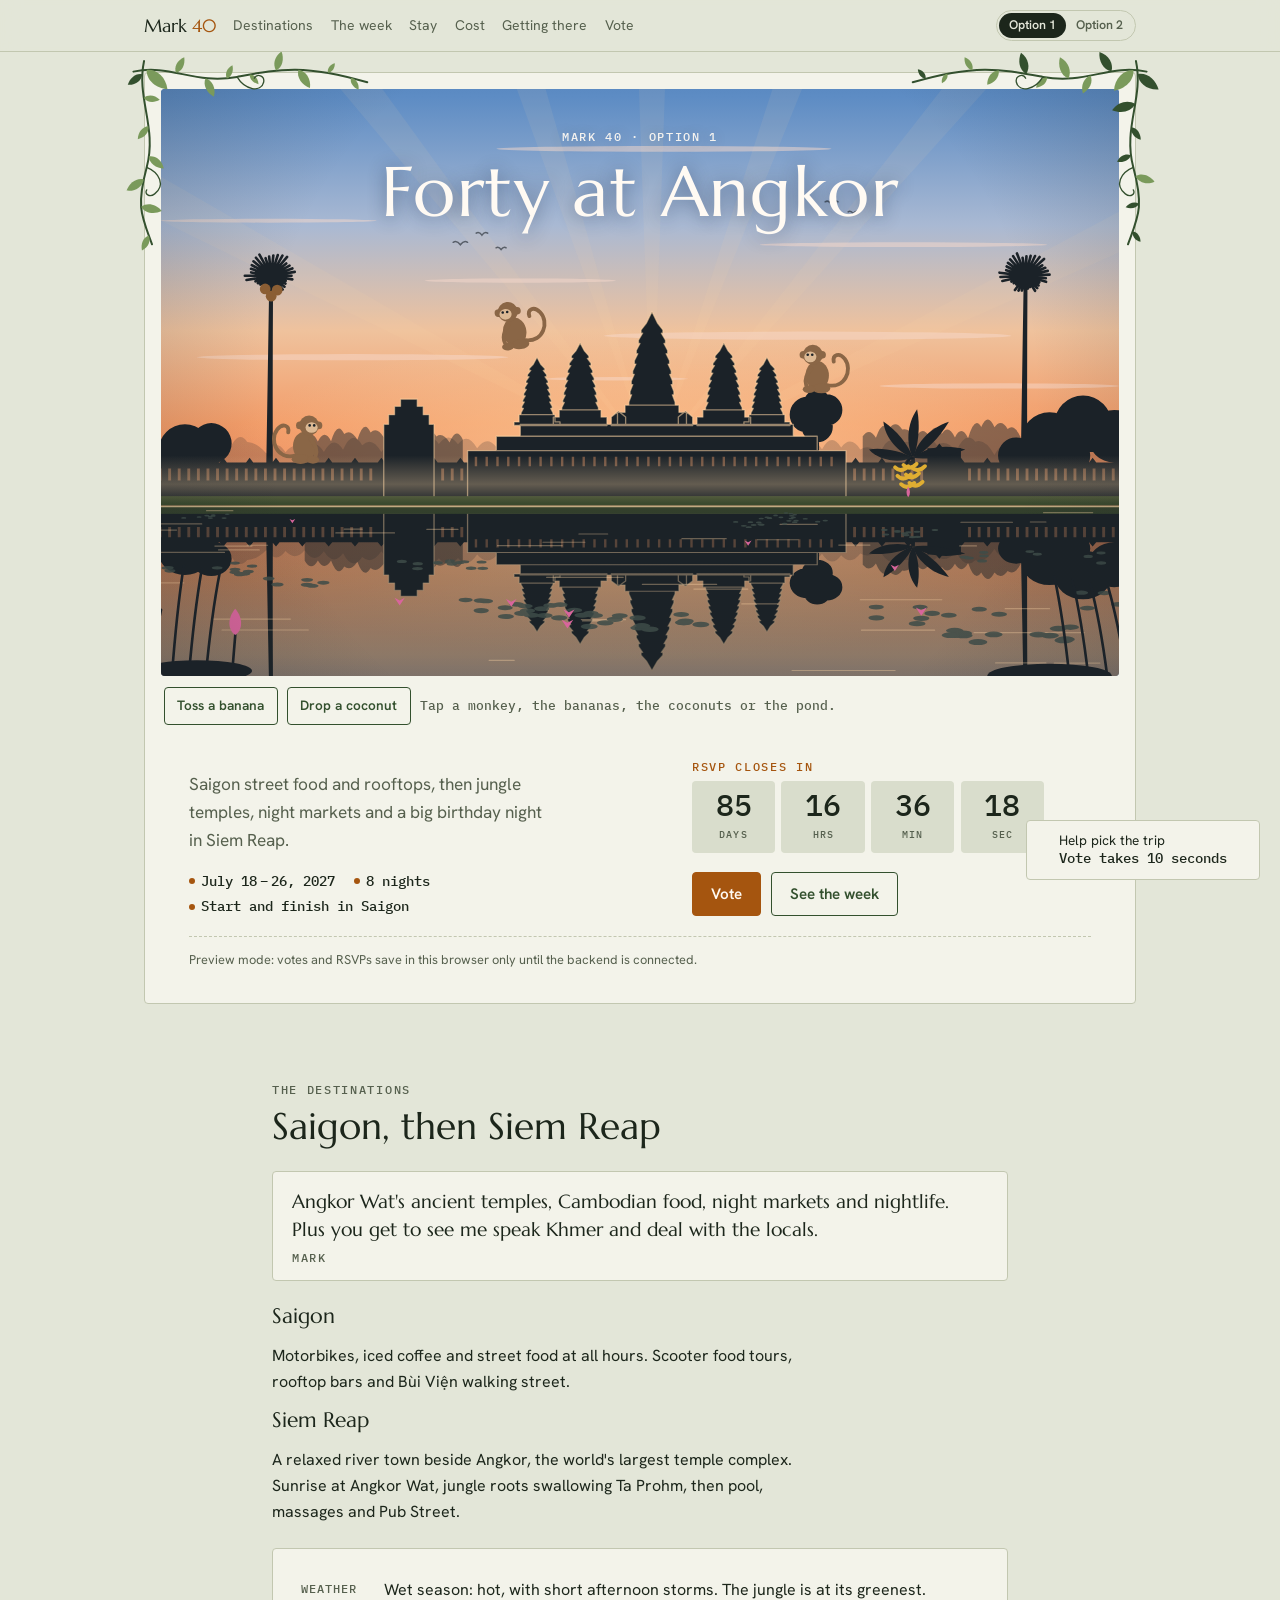
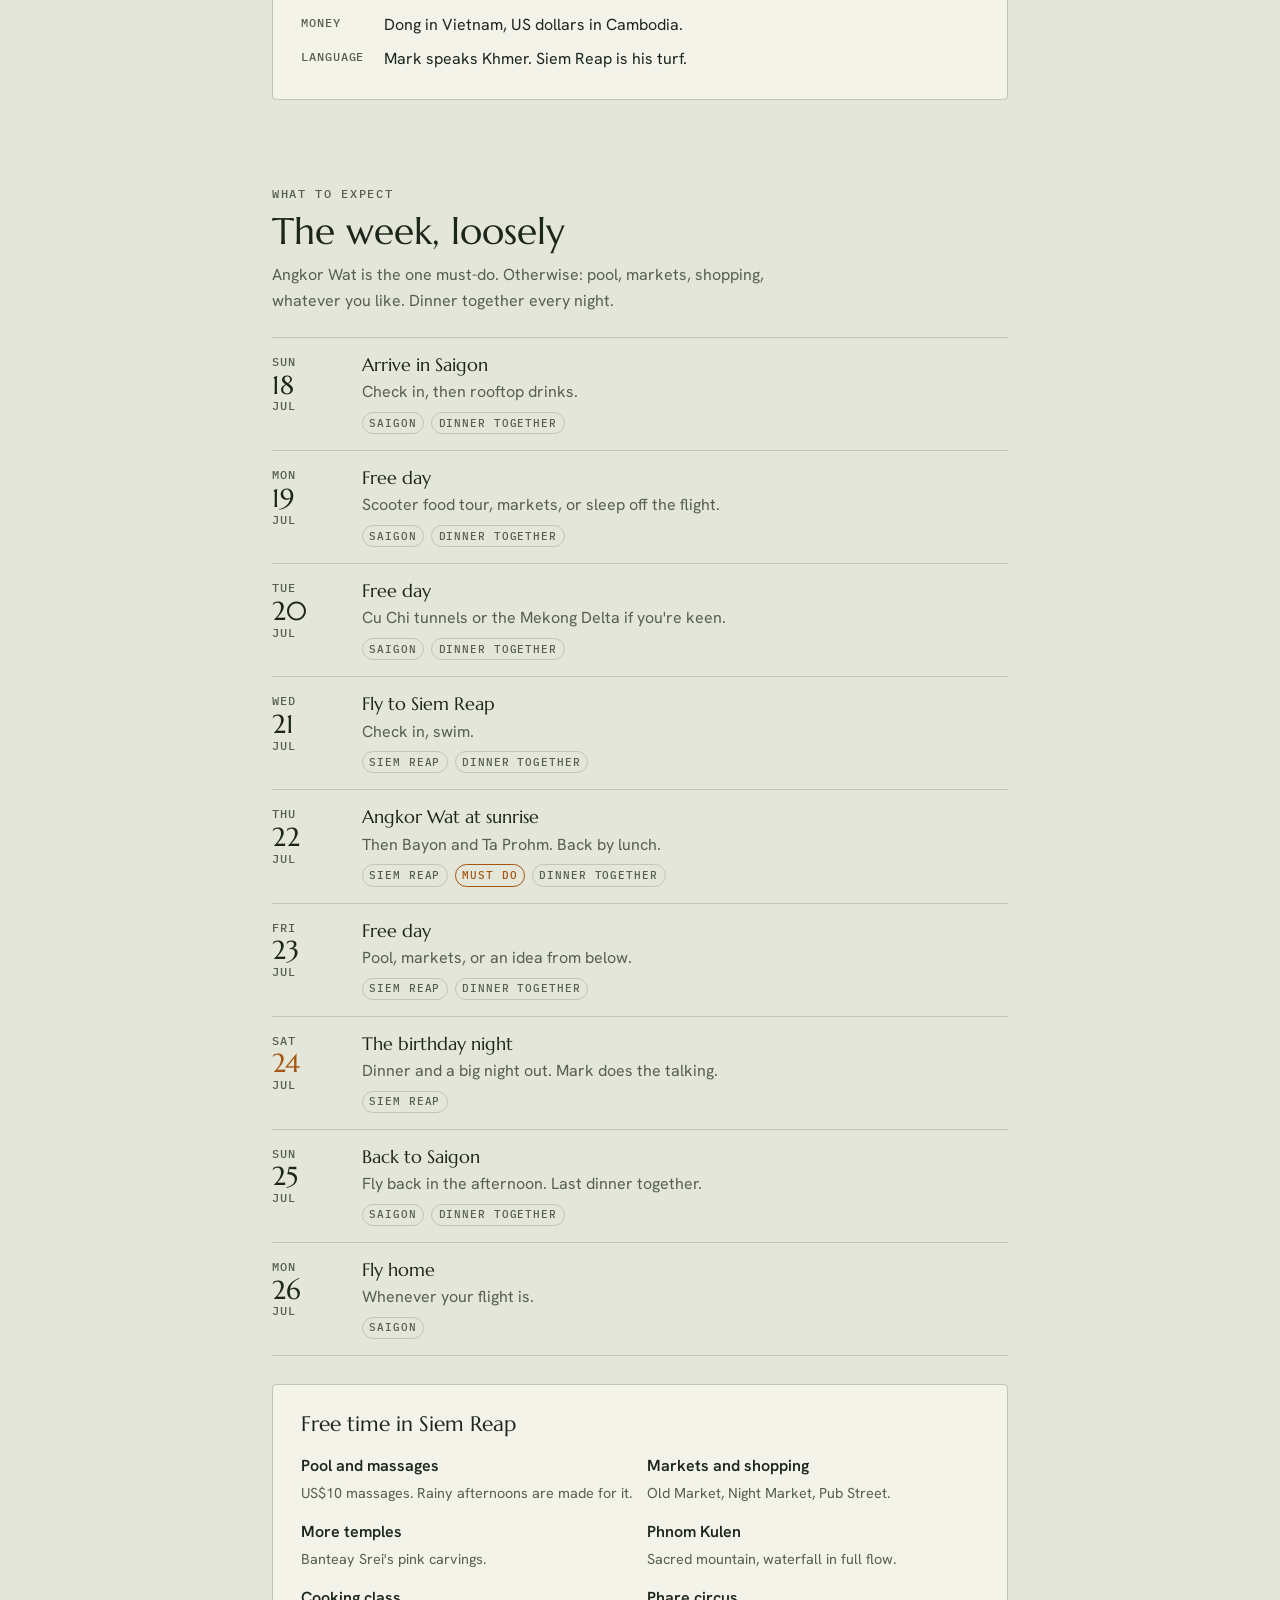
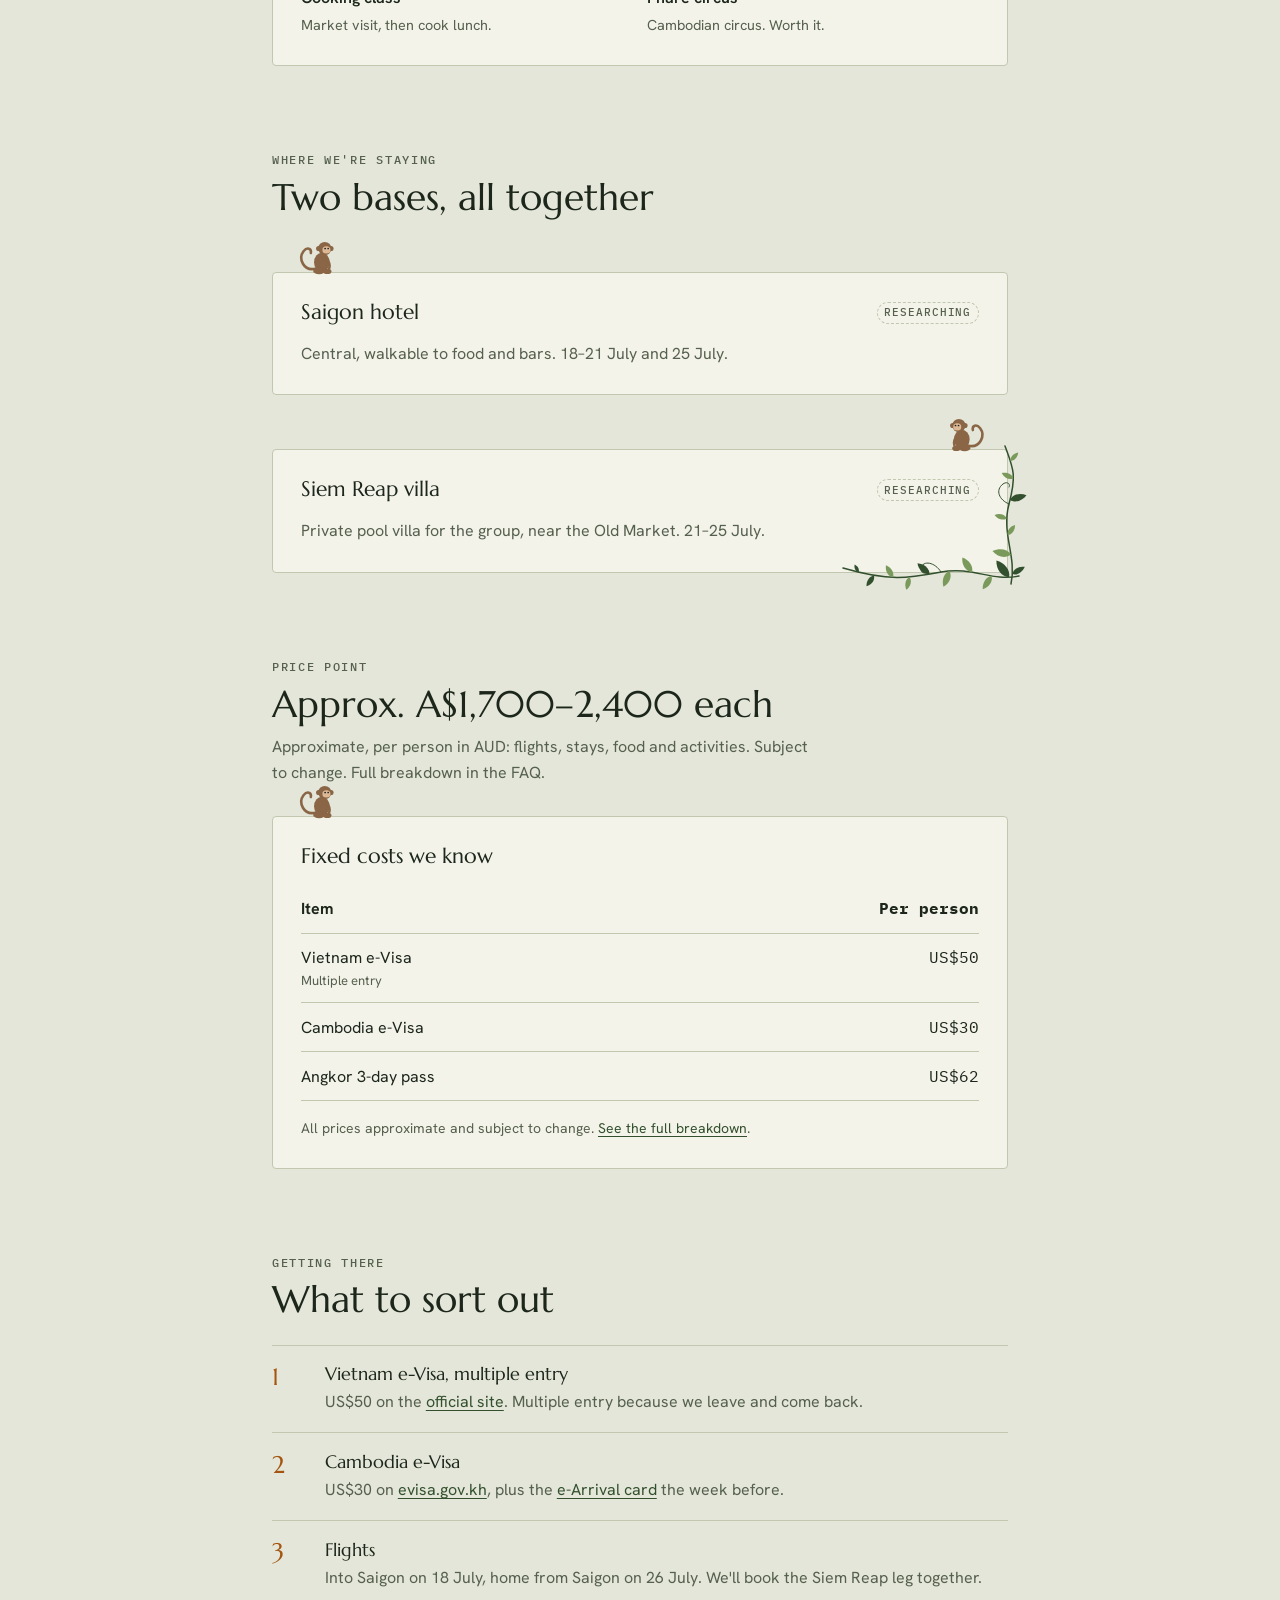
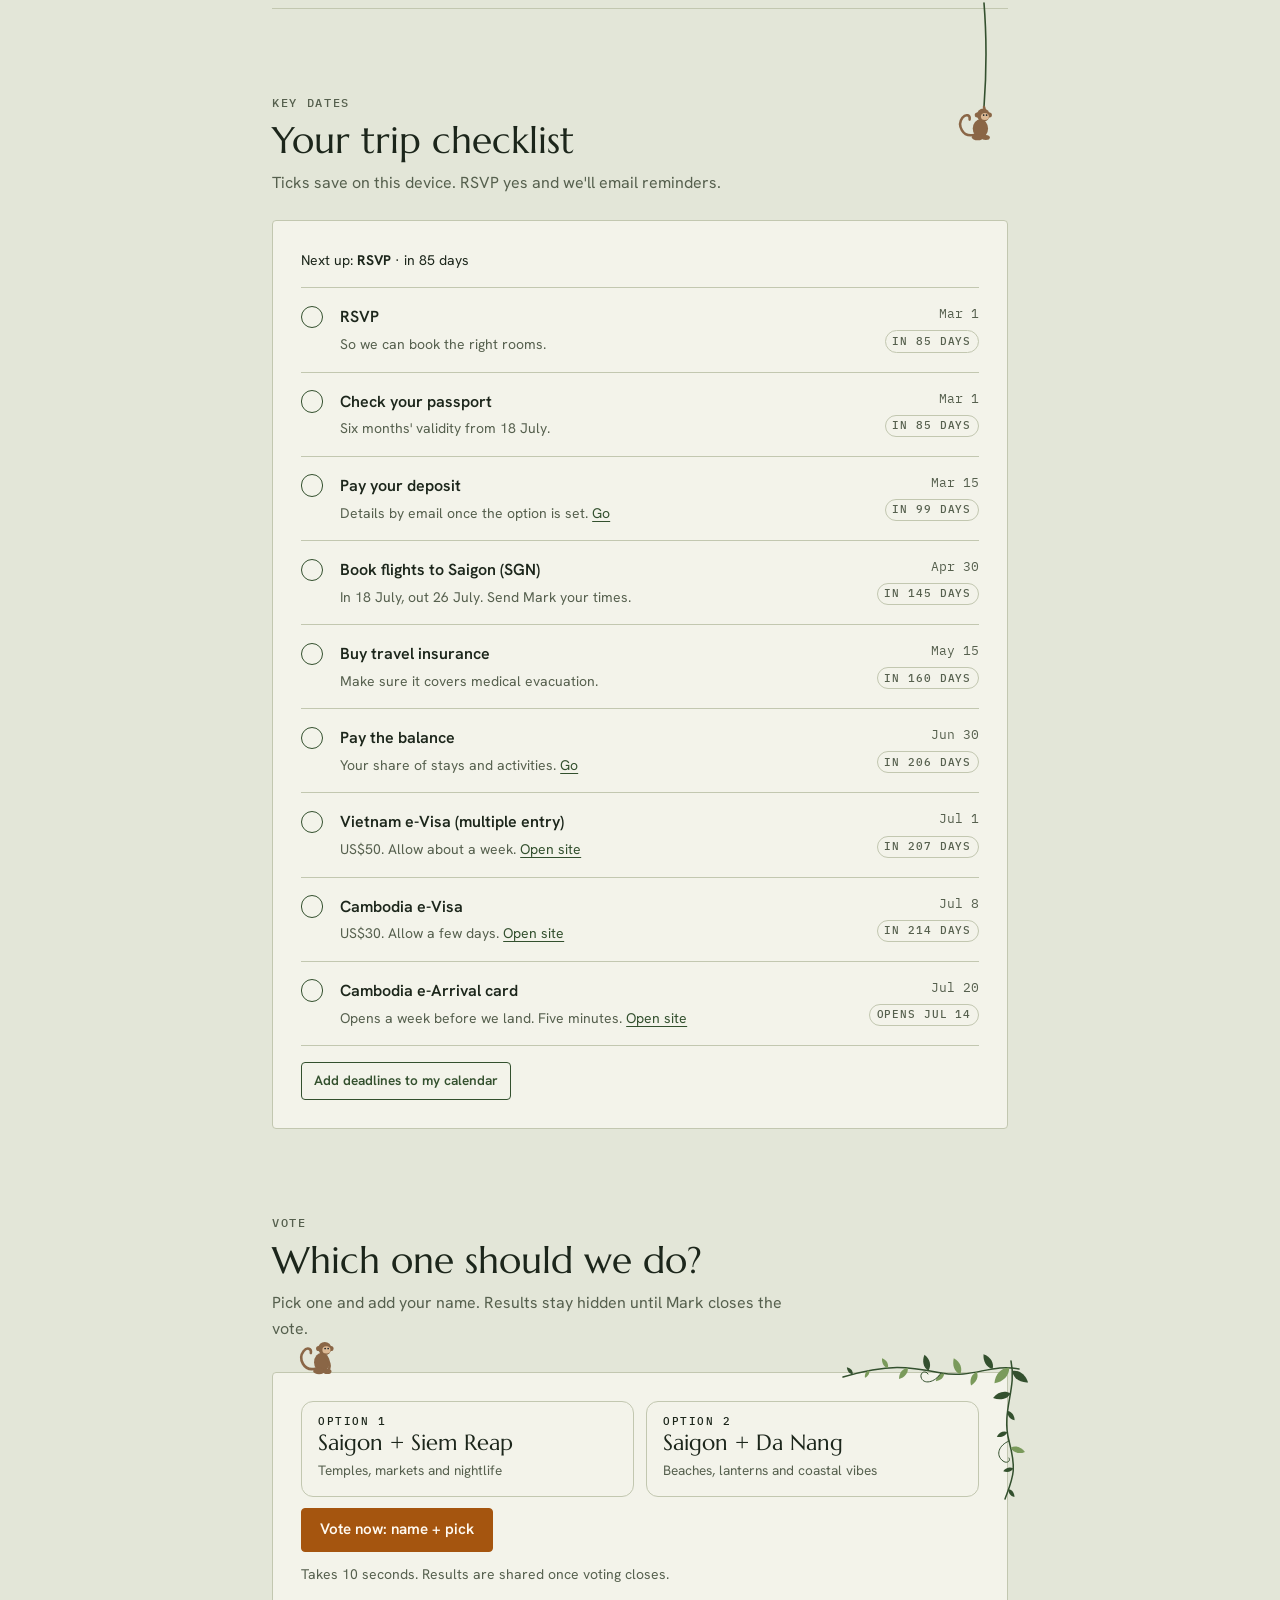
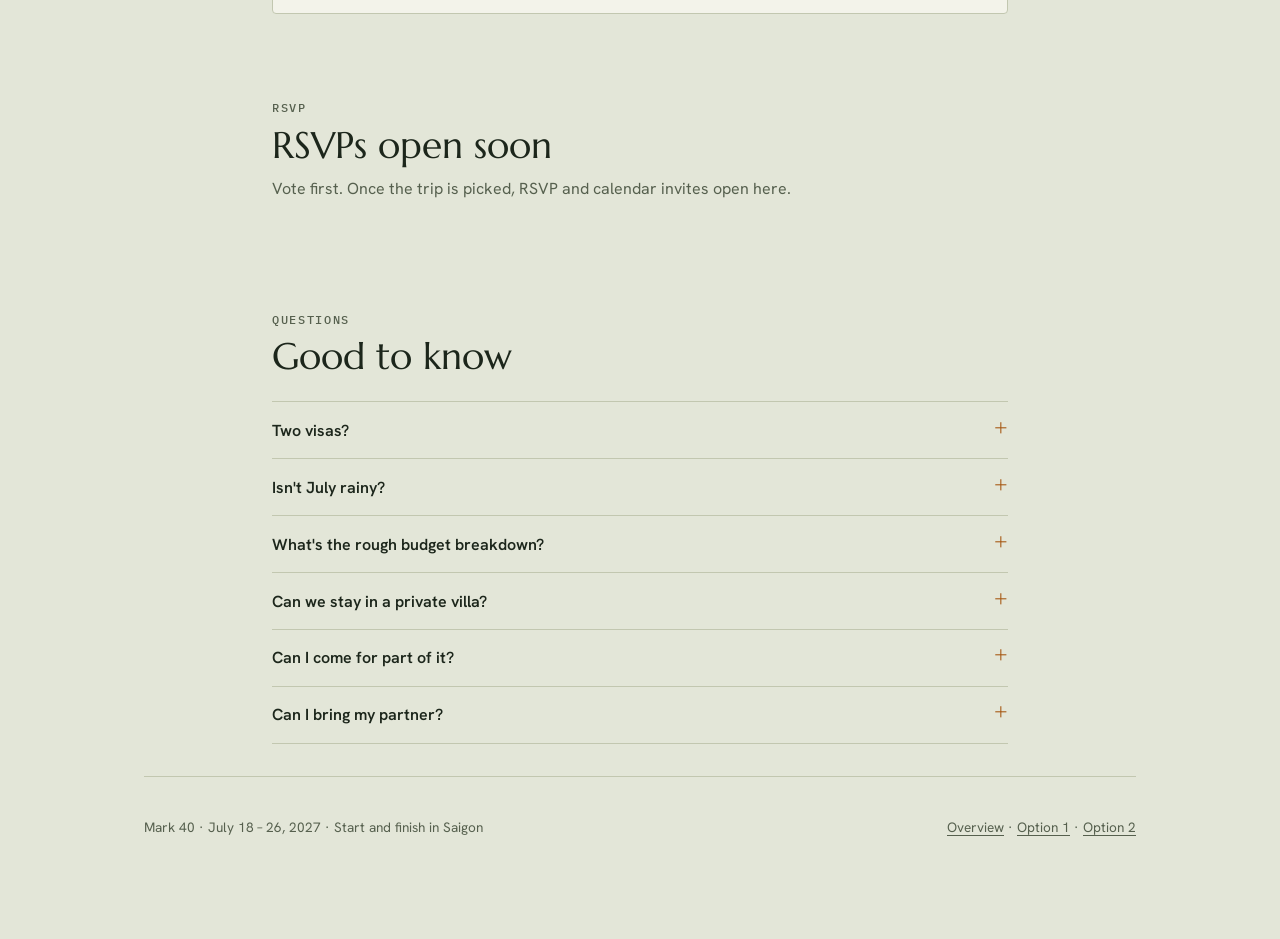
==== angkor.html @ a06ebdbd "Mark 40 site: cover, two option pages, Google Form vote Co-Authored-By: Claude Opus 5.5 <noreply@ant" ====
<!doctype html>
<html lang="en">
<head>
<meta charset="utf-8">
<meta name="viewport" content="width=device-width, initial-scale=1, viewport-fit=cover">
<title>Forty at Angkor</title>
<meta name="description" content="Mark 40, option 1: Saigon + Siem Reap, 18–26 July 2027.">
<meta name="theme-color" content="#33502e">
<link rel="preconnect" href="https://fonts.googleapis.com">
<link rel="preconnect" href="https://fonts.gstatic.com" crossorigin>
<link rel="stylesheet" href="https://fonts.googleapis.com/css2?family=Marcellus&family=Hanken+Grotesk:wght@400;500;600;700&family=IBM+Plex+Mono:wght@400;500&display=swap">
<link rel="stylesheet" href="assets/mark40.css">
</head>
<body>

<header class="top">
  <div class="top-inner">
    <a class="brand" href="./">Mark <b>40</b></a>
    <nav class="nav" aria-label="Sections">
      <a href="#destination">Destinations</a>
      <a href="#expect">The week</a>
      <a href="#stay">Stay</a>
      <a href="#cost">Cost</a>
      <a href="#getting-there">Getting there</a>
      <a href="#vote">Vote</a>
    </nav>
    <div class="switch" aria-label="Options"><a href="angkor.html" aria-current="page">Option 1</a><a href="danang.html">Option 2</a></div>
    <a class="btn primary small" href="#rsvp">RSVP</a>
  </div>
</header>

<div class="wide" id="top">
  <div class="hero" data-vine="tl tr" data-vine-size="big">
    <div class="stage">
      <svg id="scene" class="scene" viewBox="0 -10 800 490" role="img" aria-label="Angkor Wat silhouetted at dawn, reflected in a lily pond between two sugar palms. Monkeys swing from the palms and sit on the temple towers. Tap them, the bananas, the coconuts or the pond."></svg>
      <div class="sky-title"><p class="eyebrow">Mark 40 · Option 1</p><h1>Forty at Angkor</h1></div>
    </div>
    <div class="play">
      <button class="btn small" type="button" id="toss">Toss a banana</button>
      <button class="btn small" type="button" id="drop">Drop a coconut</button>
      <span class="score" id="score" aria-live="polite"></span>
    </div>
    <div class="hero-grid">
      <div>
        <p class="lede">Saigon street food and rooftops, then jungle temples, night markets and a big birthday night in Siem Reap.</p>
        <div class="facts" id="hero-facts"></div>
      </div>
      <div>
        <div class="countdown">
          <p class="eyebrow" id="cd-label">RSVP closes in</p>
          <div class="cd-nums" id="cd">
            <div><b id="cd-d">--</b><small>days</small></div>
            <div><b id="cd-h">--</b><small>hrs</small></div>
            <div><b id="cd-m">--</b><small>min</small></div>
            <div><b id="cd-s">--</b><small>sec</small></div>
          </div>
        </div>
        <div class="row cta">
          <a class="btn primary" href="#vote" id="hero-cta">Vote</a>
          <a class="btn" href="#expect">See the week</a>
        </div>
      </div>
    </div>
    <p class="demo-note" hidden>Preview mode: votes and RSVPs save in this browser only until the backend is connected.</p>
  </div>
</div>

<main>

  <section id="admin" class="wrap" hidden>
    <div class="sec-head"><p class="eyebrow">Host view</p><h2>Guest list and votes</h2></div>
    <div class="panel stack">
      <form id="admin-form" class="row" style="gap:.6rem">
        <div class="field" style="flex:1 1 14rem"><label for="admin-key">Admin key</label><input id="admin-key" type="password" autocomplete="current-password" placeholder="From Code.gs"></div>
        <button class="btn primary" type="submit" style="align-self:end">Load RSVPs</button>
      </form>
      <div id="admin-out" class="stack"></div>
    </div>
  </section>

  <section id="destination" class="wrap">
    <div class="sec-head">
      <p class="eyebrow">The destinations</p>
      <h2>Saigon, then Siem Reap</h2>
    </div>
    <figure class="quote"><p>Angkor Wat's ancient temples, Cambodian food, night markets and nightlife. Plus you get to see me speak Khmer and deal with the locals.</p><cite>Mark</cite></figure>
    <div class="prose" style="margin-top:1.5rem">
      <h3>Saigon</h3>
      <p>Motorbikes, iced coffee and street food at all hours. Scooter food tours, rooftop bars and Bùi Viện walking street.</p>
      <h3>Siem Reap</h3>
      <p>A relaxed river town beside Angkor, the world's largest temple complex. Sunrise at Angkor Wat, jungle roots swallowing Ta Prohm, then pool, massages and Pub Street.</p>
    </div>
    <div class="panel" style="margin-top:1.5rem">
      <dl class="kv">
        <dt>Weather</dt><dd>Wet season: hot, with short afternoon storms. The jungle is at its greenest.</dd>
        <dt>Money</dt><dd>Dong in Vietnam, US dollars in Cambodia.</dd>
        <dt>Language</dt><dd>Mark speaks Khmer. Siem Reap is his turf.</dd></dl>
    </div>
  </section>

  <section id="expect" class="wrap">
    <div class="sec-head">
      <p class="eyebrow">What to expect</p>
      <h2>The week, loosely</h2>
      <p>Angkor Wat is the one must-do. Otherwise: pool, markets, shopping, whatever you like. Dinner together every night.</p>
    </div>
    <div class="days" id="days"></div>
    <div class="panel stack" style="margin-top:1.75rem">
      <h3>Free time in Siem Reap</h3>
      <div class="ideas">
        <div><b>Pool and massages</b><span>US$10 massages. Rainy afternoons are made for it.</span></div>
        <div><b>Markets and shopping</b><span>Old Market, Night Market, Pub Street.</span></div>
        <div><b>More temples</b><span>Banteay Srei's pink carvings.</span></div>
        <div><b>Phnom Kulen</b><span>Sacred mountain, waterfall in full flow.</span></div>
        <div><b>Cooking class</b><span>Market visit, then cook lunch.</span></div>
        <div><b>Phare circus</b><span>Cambodian circus. Worth it.</span></div></div>
    </div>
  </section>

  <section id="stay" class="wrap">
    <div class="sec-head">
      <p class="eyebrow">Where we're staying</p>
      <h2>Two bases, all together</h2>
    </div>
    <div class="stay-grid">
      <div class="panel stack" data-monkey="l">
        <div class="row" style="justify-content:space-between"><h3>Saigon hotel</h3><span class="chip draft">Researching</span></div>
        <p class="muted">Central, walkable to food and bars. 18–21 July and 25 July.</p>
      </div>
      <div class="panel stack" data-vine="br" data-monkey="r">
        <div class="row" style="justify-content:space-between"><h3>Siem Reap villa</h3><span class="chip draft">Researching</span></div>
        <p class="muted">Private pool villa for the group, near the Old Market. 21–25 July.</p>
      </div>
    </div>
  </section>

  <section id="cost" class="wrap">
    <div class="sec-head">
      <p class="eyebrow">Price point</p>
      <h2>Approx. <span data-budget="angkor">A$1,700–2,400</span> each</h2>
      <p>Approximate, per person in AUD: flights, stays, food and activities. Subject to change. Full breakdown in the FAQ.</p>
    </div>
    <div class="panel stack" data-monkey="l">
      <h3>Fixed costs we know</h3>
      <div class="table-wrap">
        <table class="cost" id="cost-table">
          <thead><tr><th>Item</th><th>Per person</th></tr></thead>
          <tbody></tbody>
        </table>
      </div>
      <p class="small muted">All prices approximate and subject to change. <a href="#faq">See the full breakdown</a>.</p>
    </div>
  </section>

  <section id="getting-there" class="wrap">
    <div class="sec-head">
      <p class="eyebrow">Getting there</p>
      <h2>What to sort out</h2>
    </div>
    <ol class="steps">
      <li><div><h3>Vietnam e-Visa, multiple entry</h3><p class="muted">US$50 on the <a href="https://evisa.xuatnhapcanh.gov.vn/" target="_blank" rel="noopener">official site</a>. Multiple entry because we leave and come back.</p></div></li>
      <li><div><h3>Cambodia e-Visa</h3><p class="muted">US$30 on <a href="https://www.evisa.gov.kh/" target="_blank" rel="noopener">evisa.gov.kh</a>, plus the <a href="https://arrival.gov.kh/" target="_blank" rel="noopener">e-Arrival card</a> the week before.</p></div></li>
      <li><div><h3>Flights</h3><p class="muted">Into Saigon on 18 July, home from Saigon on 26 July. We'll book the Siem Reap leg together.</p></div></li></ol>
  </section>

  <section id="dates" class="wrap">
    <div class="sec-head has-swinger">
      <p class="eyebrow">Key dates</p>
      <h2>Your trip checklist</h2>
      <p>Ticks save on this device. RSVP yes and we'll email reminders.</p>
      <button class="swinger" type="button" id="swinger" aria-label="Swinging monkey"></button>
    </div>
    <div class="panel stack">
      <p class="small" id="next-up">Next up: —</p>
      <ul class="timeline" id="timeline"></ul>
      <div class="row"><button class="btn small" type="button" id="add-deadlines">Add deadlines to my calendar</button></div>
    </div>
  </section>

  <section id="vote" class="wrap">
    <div class="sec-head">
      <p class="eyebrow">Vote</p>
      <h2 id="vote-title">Which one should we do?</h2>
      <p id="vote-sub">Pick one. Vote soon so we can book. Results stay hidden until the vote closes.</p>
    </div>
    <div class="panel" id="vote-panel" data-vine="tr" data-monkey="l">
      <form id="vote-form" novalidate>
        <div class="field">
          <label for="v-name">Your name</label>
          <input id="v-name" name="vname" type="text" autocomplete="name" maxlength="60">
        </div>
        <fieldset>
          <span class="legend">Your pick</span>
          <div class="vote-opts" id="vote-opts"></div>
        </fieldset>
        <div class="hp" aria-hidden="true"><label for="v-website">Leave this empty</label><input id="v-website" name="website" type="text" tabindex="-1" autocomplete="off"></div>
        <div class="form-foot">
          <p class="err" id="vote-err" role="alert" hidden></p>
          <div class="row"><button class="btn primary" type="submit" id="vote-btn">Cast my vote</button></div>
        </div>
      </form>
      <div class="summary" id="vote-done" hidden></div>
      <div id="vote-results" hidden></div>
    </div>
  </section>

  <section id="rsvp" class="wrap">
    <div class="sec-head">
      <p class="eyebrow">RSVP</p>
      <h2 id="rsvp-title">Are you coming?</h2>
      <p id="rsvp-sub">By <b class="js-rsvpby">the deadline</b>. One per person. You can change it any time.</p>
    </div>
    <div class="panel" id="rsvp-panel" data-vine="tl br" data-monkey="r">
      <form id="rsvp-form" novalidate>
        <div class="field">
          <label for="f-name">Your name</label>
          <input id="f-name" name="name" type="text" autocomplete="name" required maxlength="80">
        </div>
        <div class="field">
          <label for="f-email">Email</label>
          <input id="f-email" name="email" type="email" autocomplete="email" inputmode="email" required maxlength="120">
          <span class="hint">For your invite and reminders.</span>
        </div>
        <fieldset>
          <span class="legend">Can you make it?</span>
          <div class="choice">
            <input type="radio" id="f-yes" name="attending" value="yes"><label for="f-yes"><strong>I'm in</strong><span>Count me in for the trip</span></label>
            <input type="radio" id="f-no" name="attending" value="no"><label for="f-no"><strong>Can't make it</strong><span>I'll be there in spirit</span></label>
          </div>
        </fieldset>
        <div id="yes-fields" class="stack" style="gap:1.35rem" hidden>
          <fieldset>
            <span class="legend">Your dates</span>
            <div class="dates">
              <div class="field"><label for="f-arrive" class="small">Arriving in Saigon</label><input id="f-arrive" name="arrive" type="date"></div>
              <div class="field"><label for="f-depart" class="small">Flying home</label><input id="f-depart" name="depart" type="date"></div>
            </div>
            <div class="row"><button type="button" class="btn link small" id="whole-week">I'm there the whole time</button><span class="hint" id="nights-note"></span></div>
          </fieldset>
          <fieldset>
            <span class="legend">Dietary needs and allergies</span>
            <div class="pills" id="diet"></div>
          </fieldset>
          <div class="field">
            <label for="f-allergy">Allergy details</label>
            <textarea id="f-allergy" name="dietaryNotes" maxlength="500" placeholder="How serious? Do you carry an EpiPen?"></textarea>
            <span class="hint">Fish sauce, peanuts and shrimp paste are everywhere here, so be specific.</span>
          </div>
          <div class="field">
            <label for="f-phone">WhatsApp number <span class="muted" style="font-weight:400">(optional)</span></label>
            <input id="f-phone" name="phone" type="tel" autocomplete="tel" maxlength="30" placeholder="+61 …">
            <span class="hint">For the trip group chat.</span>
          </div>
        </div>
        <div class="field">
          <label for="f-notes">Anything else? <span class="muted" style="font-weight:400">(optional)</span></label>
          <textarea id="f-notes" name="notes" maxlength="500" placeholder="Flight times, who you'd like to room with, questions…"></textarea>
        </div>
        <div class="hp" aria-hidden="true"><label for="f-website">Leave this empty</label><input id="f-website" name="website" type="text" tabindex="-1" autocomplete="off"></div>
        <div class="form-foot">
          <p class="err" id="form-err" role="alert" hidden></p>
          <div class="row">
            <button class="btn primary" type="submit" id="submit">Send RSVP</button>
            <button class="btn" type="button" id="cancel-edit" hidden>Cancel</button>
          </div>
          <p class="small muted" id="find-wrap">Already replied on another device? <button type="button" class="btn link small" id="find-btn">Email me my edit link</button></p>
        </div>
      </form>
      <div class="summary" id="rsvp-summary" hidden></div>
    </div>
  </section>

  <section id="faq" class="wrap">
    <div class="sec-head"><p class="eyebrow">Questions</p><h2>Good to know</h2></div>
    <div>
      <details><summary>Two visas?</summary><p>Yes: Vietnam (multiple entry) and Cambodia. Both online.</p></details>
      <details><summary>Isn't July rainy?</summary><p>Short afternoon storms. Temple mornings are usually dry.</p></details>
      <details><summary>What's the rough budget breakdown?</summary><div class="btable"></div><p class="bnote">Approximate, per person, flying from Melbourne. Subject to change once flights and stays are booked.</p></details>
      <details><summary>Can we stay in a private villa?</summary><p>Yes, a private villa with a pool is an option in both Siem Reap and Da Nang. Great for a group, and you can share the cost. Rough nightly rates per villa, in AUD:</p><table class="btab"><thead><tr><th>Villa</th><th class="o1">Siem Reap</th><th class="o2">Da Nang</th></tr></thead><tbody><tr><th scope="row">2–3 bedrooms</th><td>A$100–250</td><td>A$180–400</td></tr><tr><th scope="row">4 bedrooms</th><td>A$150–350</td><td>A$250–500</td></tr><tr><th scope="row">5–6 bedrooms</th><td>A$250–500+</td><td>A$350–700+</td></tr></tbody></table><p class="bnote">Approximate and subject to change. The villa rate is per night for the whole villa, not per person. Villa costs aren't set yet, so the budget above is a guide only.</p></details>
      <details><summary>Can I come for part of it?</summary><p>Yes. Set your own dates when you RSVP.</p></details>
      <details><summary>Can I bring my partner?</summary><p>Yes. They vote and RSVP for themselves.</p></details>
    </div>
  </section>
</main>

<footer>
  <span>Mark 40 · <span class="js-range">July 2027</span> · Start and finish in Saigon</span>
  <span><a href="./">Overview</a> · <a href="angkor.html">Option 1</a> · <a href="danang.html">Option 2</a></span>
</footer>

<div class="bar" id="bar">
  <p><span id="bar-label">RSVP by</span><b id="bar-when">—</b></p>
  <a class="btn primary small" href="#rsvp" id="bar-btn">RSVP</a>
</div>
<div class="toast" id="toast" role="status" aria-live="polite"></div>

<script src="assets/config.js"></script>
<script>
/* Page settings. Shared settings (dates, backend URL, budgets) live in assets/config.js. */
window.TRIP = {
  "page": "option",
  "option": "angkor",
  "milestones": [
    {
      "id": "rsvp",
      "title": "RSVP",
      "due": "2027-03-01",
      "detail": "So we can book the right rooms.",
      "href": "#rsvp"
    },
    {
      "id": "passport",
      "title": "Check your passport",
      "due": "2027-03-01",
      "detail": "Six months' validity from 18 July."
    },
    {
      "id": "deposit",
      "title": "Pay your deposit",
      "due": "2027-03-15",
      "detail": "Details by email once the option is set.",
      "href": "#cost"
    },
    {
      "id": "flights",
      "title": "Book flights to Saigon (SGN)",
      "due": "2027-04-30",
      "detail": "In 18 July, out 26 July. Send Mark your times."
    },
    {
      "id": "insurance",
      "title": "Buy travel insurance",
      "due": "2027-05-15",
      "detail": "Make sure it covers medical evacuation."
    },
    {
      "id": "balance",
      "title": "Pay the balance",
      "due": "2027-06-30",
      "detail": "Your share of stays and activities.",
      "href": "#cost"
    },
    {
      "id": "vnvisa",
      "title": "Vietnam e-Visa (multiple entry)",
      "due": "2027-07-01",
      "detail": "US$50. Allow about a week.",
      "href": "https://evisa.xuatnhapcanh.gov.vn/"
    },
    {
      "id": "khvisa",
      "title": "Cambodia e-Visa",
      "due": "2027-07-08",
      "detail": "US$30. Allow a few days.",
      "href": "https://www.evisa.gov.kh/"
    },
    {
      "id": "earrival",
      "title": "Cambodia e-Arrival card",
      "due": "2027-07-20",
      "opens": "2027-07-14",
      "detail": "Opens a week before we land. Five minutes.",
      "href": "https://arrival.gov.kh/"
    }
  ],
  "days": [
    {
      "title": "Arrive in Saigon",
      "text": "Check in, then rooftop drinks.",
      "where": "Saigon",
      "dinner": true
    },
    {
      "title": "Free day",
      "text": "Scooter food tour, markets, or sleep off the flight.",
      "where": "Saigon",
      "dinner": true
    },
    {
      "title": "Free day",
      "text": "Cu Chi tunnels or the Mekong Delta if you're keen.",
      "where": "Saigon",
      "dinner": true
    },
    {
      "title": "Fly to Siem Reap",
      "text": "Check in, swim.",
      "where": "Siem Reap",
      "dinner": true
    },
    {
      "title": "Angkor Wat at sunrise",
      "text": "Then Bayon and Ta Prohm. Back by lunch.",
      "where": "Siem Reap",
      "tag": "Must do",
      "dinner": true
    },
    {
      "title": "Free day",
      "text": "Pool, markets, or an idea from below.",
      "where": "Siem Reap",
      "dinner": true
    },
    {
      "title": "The birthday night",
      "text": "Dinner and a big night out. Mark does the talking.",
      "where": "Siem Reap",
      "key": true
    },
    {
      "title": "Back to Saigon",
      "text": "Fly back in the afternoon. Last dinner together.",
      "where": "Saigon",
      "dinner": true
    },
    {
      "title": "Fly home",
      "text": "Whenever your flight is.",
      "where": "Saigon"
    }
  ],
  "fixed": [
    {
      "item": "Vietnam e-Visa",
      "note": "Multiple entry",
      "amount": "US$50"
    },
    {
      "item": "Cambodia e-Visa",
      "note": "",
      "amount": "US$30"
    },
    {
      "item": "Angkor 3-day pass",
      "note": "",
      "amount": "US$62"
    }
  ]
};
</script>
<script src="assets/scene-angkor.js"></script>
<script src="assets/mark40.js"></script>
</body>
</html>
---- assets/mark40.css ----
/* Mark 40 — shared styles for the cover and both option pages.
   Layout: an interactive dawn scene (option pages) or a cover with a route map, then one reading column of carved-stone panels on lichen stone. Vines creep from panel corners, fields sprout as they fill, monkeys sit on the panels. */
:root{
  --bg:#e3e6d8; --surface:#f3f3ea; --sunk:#d9ddcc; --ink:#1c261b; --muted:#56604e; --line:#c2c7b0;
  --moss:#33502e; --leaf:#7a9a5b; --saffron:#a5550f; --on-saffron:#fffaf2;
  --sky0:#2c5a97; --sky1:#5d8cc4; --sky2:#a9b9d3; --sky3:#efc29d; --sky4:#f39d69; --sky5:#ea7f52; --glow:#ffd8a6;
  --sil:#1b2228; --grass:#3b4a2e; --pad:#3e4c48; --lotus:#d8659c; --cloud:#f7d9cc; --halo:#fff4e8; --on-sky:#fffaf3;
  --fur:#8a6646; --face:#dcb994; --nut:#8b5e34; --banana:#e0ae32;
  --teal:#1f6f73; --on-teal:#f4fbfa;
  --sea0:#e99a76; --sea1:#3e7d88; --sand:#d9b38c; --sand2:#b98f69; --rock:#2a3238; --haze:#8a7f96; --foam:#fff4e6; --sun:#fff1d6; --hat:#e2c58a;
  --l1:#c8362e; --l2:#e08a1e; --l3:#e9b43a; --l4:#d8659c;
  --ok:#3d7537; --warn:#9a5a12; --bad:#a23b2b;
  --f-display:"Marcellus","Trajan Pro",Georgia,serif;
  --f-body:"Hanken Grotesk",system-ui,-apple-system,"Segoe UI",Roboto,sans-serif;
  --f-mono:"IBM Plex Mono",ui-monospace,SFMono-Regular,Menlo,monospace;
  --gutter:clamp(16px,4.5vw,32px); --col:46rem; --wide:62rem; --r:4px;
}
@media (prefers-color-scheme: dark){ :root:not([data-theme="light"]){
  --bg:#0f150e; --surface:#172016; --sunk:#1f2a1d; --ink:#e5e8d9; --muted:#9aa38f; --line:#2c3829;
  --moss:#9cbe7d; --leaf:#5c7f43; --saffron:#e8953f; --on-saffron:#1b1206;
  --sky0:#060a17; --sky1:#101a33; --sky2:#272a48; --sky3:#563a52; --sky4:#9b5546; --sky5:#d2724a; --glow:#f0a060;
  --sil:#030509; --grass:#0c150f; --pad:#0f1916; --lotus:#b5578a; --cloud:#7a5668; --halo:#14182a;
  --fur:#a27e58; --face:#d8b791; --nut:#8a6440; --banana:#e8be4a;
  --teal:#6cc6bf; --on-teal:#06201f;
  --sea0:#8a4a40; --sea1:#0d2730; --sand:#3a2f2a; --sand2:#251e1b; --rock:#0b0f14; --haze:#2a2640; --foam:#c9a99a; --sun:#f3e7c4; --hat:#a68b5b;
  --l1:#e2483c; --l2:#f39a2c; --l3:#f6c84e; --l4:#ee7cb2;
  --ok:#7fbf6f; --warn:#e2a24e; --bad:#e2735f; color-scheme:dark }}
:root[data-theme="dark"]{
  --bg:#0f150e; --surface:#172016; --sunk:#1f2a1d; --ink:#e5e8d9; --muted:#9aa38f; --line:#2c3829;
  --moss:#9cbe7d; --leaf:#5c7f43; --saffron:#e8953f; --on-saffron:#1b1206;
  --sky0:#060a17; --sky1:#101a33; --sky2:#272a48; --sky3:#563a52; --sky4:#9b5546; --sky5:#d2724a; --glow:#f0a060;
  --sil:#030509; --grass:#0c150f; --pad:#0f1916; --lotus:#b5578a; --cloud:#7a5668; --halo:#14182a;
  --fur:#a27e58; --face:#d8b791; --nut:#8a6440; --banana:#e8be4a;
  --teal:#6cc6bf; --on-teal:#06201f;
  --sea0:#8a4a40; --sea1:#0d2730; --sand:#3a2f2a; --sand2:#251e1b; --rock:#0b0f14; --haze:#2a2640; --foam:#c9a99a; --sun:#f3e7c4; --hat:#a68b5b;
  --l1:#e2483c; --l2:#f39a2c; --l3:#f6c84e; --l4:#ee7cb2;
  --ok:#7fbf6f; --warn:#e2a24e; --bad:#e2735f; color-scheme:dark }

*,*::before,*::after{box-sizing:border-box}
[hidden]{display:none!important}
html{scroll-behavior:smooth;-webkit-text-size-adjust:100%}
body{margin:0;background:var(--bg);color:var(--ink);font:400 1rem/1.6 var(--f-body);padding-inline:var(--gutter);padding-bottom:calc(84px + env(safe-area-inset-bottom,0px))}
img,svg{max-width:100%}
a{color:var(--moss);text-underline-offset:3px}
a:hover{color:var(--saffron)}
:focus-visible{outline:2px solid var(--saffron);outline-offset:2px}
h1,h2,h3{font-family:var(--f-display);font-weight:400;line-height:1.15;text-wrap:balance;margin:0}
h2{font-size:clamp(1.7rem,5vw,2.3rem)}
h3{font-size:1.3rem}
p{margin:0}
.wrap{max-width:var(--col);margin-inline:auto}
.wide{max-width:var(--wide);margin-inline:auto}
.eyebrow{font:500 .75rem/1 var(--f-mono);letter-spacing:.14em;text-transform:uppercase;color:var(--saffron)}
.muted{color:var(--muted)}
.small{font-size:.875rem}
.mono{font-family:var(--f-mono);font-variant-numeric:tabular-nums}
.stack{display:grid;gap:1rem}
.chip{display:inline-flex;align-items:center;gap:.35em;font:500 .7rem/1 var(--f-mono);letter-spacing:.08em;text-transform:uppercase;padding:.4em .6em;border:1px solid var(--line);border-radius:999px;color:var(--muted);white-space:nowrap}
.chip.draft{border-style:dashed}
.chip.ok{color:var(--ok);border-color:currentColor}
.chip.warn{color:var(--warn);border-color:currentColor}
.chip.bad{color:var(--bad);border-color:currentColor}

/* header */
.top{position:sticky;top:env(safe-area-inset-top,0px);z-index:20;margin-inline:calc(-1 * var(--gutter));padding:.6rem var(--gutter);background:color-mix(in srgb,var(--bg) 88%,transparent);backdrop-filter:blur(10px);-webkit-backdrop-filter:blur(10px);border-bottom:1px solid var(--line)}
.top-inner{max-width:var(--wide);margin-inline:auto;display:flex;align-items:center;gap:1rem}
.brand{font-family:var(--f-display);font-size:1.15rem;color:var(--ink);text-decoration:none;white-space:nowrap}
.brand b{font-weight:400;color:var(--saffron)}
.nav{display:flex;gap:1.1rem;overflow-x:auto;scrollbar-width:none;flex:1;min-width:0;mask-image:linear-gradient(90deg,#000 85%,transparent)}
.nav::-webkit-scrollbar{display:none}
.nav a{font-size:.875rem;color:var(--muted);text-decoration:none;white-space:nowrap;padding-block:.3rem}
.nav a:hover{color:var(--ink)}
@media (max-width:640px){.nav{display:none}.top-inner{justify-content:space-between}}

/* buttons */
.btn{appearance:none;display:inline-flex;align-items:center;justify-content:center;gap:.5em;font:600 .95rem/1 var(--f-body);padding:.85em 1.2em;border-radius:var(--r);border:1px solid var(--moss);background:transparent;color:var(--moss);cursor:pointer;text-decoration:none;min-height:44px}
.btn:hover{background:var(--sunk);color:var(--ink)}
.btn.primary{background:var(--saffron);border-color:var(--saffron);color:var(--on-saffron)}
.btn.primary:hover{filter:brightness(1.07);color:var(--on-saffron);background:var(--saffron)}
.btn.small{font-size:.85rem;padding:.6em .9em;min-height:38px}
.btn.link{border:0;padding:.3em 0;min-height:0;text-decoration:underline;font-weight:500}
.btn.link:hover{background:none;color:var(--saffron)}
.btn[disabled]{opacity:.55;cursor:progress}
.row{display:flex;flex-wrap:wrap;gap:.6rem;align-items:center}

/* hero + jungle stage */
.hero{position:relative;margin-top:1.25rem;padding:clamp(.6rem,2vw,1rem) clamp(.6rem,2vw,1rem) clamp(1.25rem,4vw,2rem);background:var(--surface);border:1px solid var(--line);border-radius:var(--r)}
.hero > .vine{z-index:3}
.stage{position:relative;border-radius:var(--r);overflow:hidden;background:var(--sky0)}
.sky-title{position:absolute;left:0;right:0;top:0;padding:clamp(1rem,4.5vw,2.6rem) 1rem 0;text-align:center;color:var(--on-sky);pointer-events:none;text-shadow:0 2px 18px rgba(14,28,56,.45)}
.sky-title .eyebrow{color:var(--on-sky);opacity:.92;margin-bottom:.55rem}
.sky-title h1{font-size:clamp(2.4rem,7.2vw,4.4rem);letter-spacing:.02em}
#scene{display:block;width:100%;height:auto;touch-action:manipulation;-webkit-tap-highlight-color:transparent;user-select:none;-webkit-user-select:none}
.play{display:flex;flex-wrap:wrap;gap:.5rem .6rem;align-items:center;padding:.7rem .2rem 0}
.play .score{font:500 .8rem/1.3 var(--f-mono);color:var(--muted);flex:1 1 12rem}
.hero-grid{display:grid;gap:1.5rem;position:relative;z-index:1;padding:clamp(1.25rem,4vw,2.25rem) clamp(.5rem,3vw,1.75rem) 0}
@media (min-width:860px){.hero-grid{grid-template-columns:1.2fr 1fr;align-items:end}}
.hero .lede{font-size:1.08rem;max-width:36ch;color:var(--muted)}
.facts{display:flex;flex-wrap:wrap;gap:.4rem 1.2rem;margin-top:1.1rem;font:500 .85rem/1.4 var(--f-mono);color:var(--ink)}
.facts span{display:inline-flex;gap:.45em;align-items:center}
.facts span::before{content:"";width:6px;height:6px;border-radius:50%;background:var(--saffron)}
.countdown{display:grid;gap:.5rem}
.cd-nums{display:flex;gap:.4rem}
.cd-nums div{flex:1;min-width:0;max-width:5.2rem;background:var(--sunk);border-radius:var(--r);padding:.55rem .3rem .45rem;text-align:center}
.cd-nums b{display:block;font:500 clamp(1.4rem,6vw,1.9rem)/1 var(--f-mono);font-variant-numeric:tabular-nums}
.cd-nums small{font:500 .65rem/1 var(--f-mono);letter-spacing:.1em;text-transform:uppercase;color:var(--muted)}
.hero .cta{margin-top:1.2rem}
.demo-note{margin:1.25rem clamp(.5rem,3vw,1.75rem) 0;font-size:.8rem;color:var(--muted);border-top:1px dashed var(--line);padding-top:.8rem}

/* scene art */
.scene .s0{stop-color:var(--sky0)} .scene .s1{stop-color:var(--sky1)} .scene .s2{stop-color:var(--sky2)}
.scene .s3{stop-color:var(--sky3)} .scene .s4{stop-color:var(--sky4)} .scene .s5{stop-color:var(--sky5)}
.scene .gl0{stop-color:var(--glow);stop-opacity:.75} .scene .gl1{stop-color:var(--glow);stop-opacity:0}
.scene .sil{fill:var(--sil)}
.scene .frond{fill:none;stroke:var(--sil);stroke-width:2.2;stroke-linecap:round}
.scene .grass{fill:var(--grass)}
.scene .tint{fill:var(--sil);opacity:.24}
.scene .ripples{fill:none;stroke:var(--glow);stroke-opacity:.35;stroke-width:1;stroke-linecap:round}
.scene .lily{fill:var(--pad);opacity:.85}
.scene .lotus{fill:var(--lotus)}
.scene .clouds{fill:var(--cloud);opacity:.5;animation:drift 50s ease-in-out infinite alternate}
@keyframes drift{from{transform:translateX(-20px)}to{transform:translateX(20px)}}
.scene .hvine{fill:none;stroke:var(--sil);stroke-width:1.4;stroke-linecap:round}
.scene .bn{fill:none;stroke:var(--banana);stroke-width:3.2;stroke-linecap:round}
.scene .bud{fill:var(--lotus)}
.scene .nut{fill:var(--nut)}
.scene .hit{fill:transparent;cursor:pointer}
.scene .rope{stroke:var(--sil);stroke-width:1.6;stroke-linecap:round}
.scene .bubble{font:600 13px var(--f-mono);fill:var(--ink);paint-order:stroke;stroke:var(--halo);stroke-width:4px;stroke-linejoin:round;text-anchor:middle;pointer-events:none}
.scene .star{fill:var(--saffron)}
.scene .ripple{fill:none;stroke:var(--on-sky);stroke-opacity:.85;stroke-width:1.1}
.mk{cursor:pointer}
.mk .fur{fill:var(--fur)}
.mk .face{fill:var(--face)}
.mk .eyes{fill:var(--sil);transform-box:fill-box;transform-origin:center;animation:blink 5s infinite}
.mk .tail,.mk .limb{fill:none;stroke:var(--fur);stroke-width:2.8;stroke-linecap:round}
.mk .tail{transform-box:fill-box;transform-origin:100% 85%;animation:tail 2.6s ease-in-out infinite alternate}
.mk .held{fill:none;stroke:var(--banana);stroke-width:3.2;stroke-linecap:round;display:none}
.mk .arm-up{display:none}
.mk.hang .arm-up{display:inline}
.mk.hang .arm-dn{display:none}
.mk.eat .held{display:inline}
.mk .hit{fill:transparent}
@keyframes tail{from{transform:rotate(-9deg)}to{transform:rotate(11deg)}}
@keyframes blink{0%,94%,100%{transform:scaleY(1)}97%{transform:scaleY(.1)}}

/* sections */
main > *{min-width:0;width:100%}
main{display:grid;grid-template-columns:minmax(0,1fr);gap:clamp(3.5rem,9vw,5.5rem);padding-block:clamp(3rem,8vw,5rem) 2rem}
section{scroll-margin-top:72px}
.sec-head{position:relative;display:grid;gap:.6rem;margin-bottom:1.5rem}
.sec-head p{color:var(--muted);max-width:60ch}
.prose{display:grid;gap:.9rem;max-width:62ch}
.panel{position:relative;background:var(--surface);border:1px solid var(--line);border-radius:var(--r);padding:clamp(1.1rem,4vw,1.75rem)}
.panel > *{position:relative;z-index:1}
.panel[data-monkey]{margin-top:30px}
.grid2{display:grid;gap:1rem}
@media (min-width:700px){.grid2{grid-template-columns:1fr 1fr}}
.grid2 > *{min-width:0}
dl.kv{display:grid;grid-template-columns:auto 1fr;gap:.55rem 1.2rem;margin:0}
dl.kv dt{font:500 .72rem/1.6 var(--f-mono);letter-spacing:.08em;text-transform:uppercase;color:var(--muted);padding-top:.15rem}
dl.kv dd{margin:0}

ol.steps{list-style:none;margin:0;padding:0;display:grid;counter-reset:s}
ol.steps li{counter-increment:s;display:grid;grid-template-columns:2.4rem 1fr;gap:.9rem;padding-block:1.1rem;border-top:1px solid var(--line)}
ol.steps li:last-child{border-bottom:1px solid var(--line)}
ol.steps li::before{content:counter(s);font:400 1.5rem/1 var(--f-display);color:var(--saffron);padding-top:.1rem}
ol.steps li > div{display:grid;gap:.3rem;min-width:0}
ol.steps h3{font-size:1.15rem}

.table-wrap{overflow-x:auto}
table.cost{width:100%;border-collapse:collapse;font-variant-numeric:tabular-nums}
table.cost th,table.cost td{text-align:left;padding:.7rem 0;border-bottom:1px solid var(--line);vertical-align:top}
table.cost td:last-child,table.cost th:last-child{text-align:right;white-space:nowrap;font-family:var(--f-mono);padding-left:1rem}
table.cost td small{display:block;color:var(--muted);font-size:.82rem}
table.cost tfoot td{border-bottom:0;font-weight:600;padding-top:1rem}
table.cost tfoot td:last-child{font-size:1.25rem;color:var(--saffron)}

.days{display:grid}
.day{display:grid;grid-template-columns:4.6rem 1fr;gap:1rem;padding-block:1rem;border-top:1px solid var(--line)}
.day:last-child{border-bottom:1px solid var(--line)}
.day .d{font:500 .72rem/1.35 var(--f-mono);text-transform:uppercase;letter-spacing:.08em;color:var(--muted)}
.day .d b{display:block;font:400 1.6rem/1 var(--f-display);letter-spacing:0;color:var(--ink);margin-top:.2rem}
.day.key .d b{color:var(--saffron)}
.day > div:last-child{display:grid;gap:.25rem;min-width:0}
.day h3{font-size:1.15rem}

.timeline{list-style:none;margin:0;padding:0;display:grid}
.ms{display:grid;grid-template-columns:1.6rem 1fr auto;gap:.85rem;align-items:start;padding-block:1rem;border-top:1px solid var(--line)}
.ms:last-child{border-bottom:1px solid var(--line)}
.ms input[type=checkbox]{appearance:none;width:1.4rem;height:1.4rem;margin:.1rem 0 0;border:1.5px solid var(--moss);border-radius:50%;display:grid;place-content:center;cursor:pointer;background:transparent}
.ms input[type=checkbox]::after{content:"";width:.55rem;height:.3rem;border:2px solid var(--surface);border-top:0;border-right:0;transform:rotate(-45deg) translate(1px,-1px);opacity:0}
.ms input[type=checkbox]:checked{background:var(--moss)}
.ms input[type=checkbox]:checked::after{opacity:1}
.ms .t{display:grid;gap:.2rem;min-width:0}
.ms .t strong{font-weight:600}
.ms.done .t strong{text-decoration:line-through;text-decoration-color:var(--muted);color:var(--muted)}
.ms .when{text-align:right;display:grid;gap:.35rem;justify-items:end}
.ms .when .mono{font-size:.8rem;color:var(--muted)}
@media (max-width:480px){.ms{grid-template-columns:1.6rem 1fr}.ms .when{grid-column:2;justify-items:start;text-align:left;grid-auto-flow:column;align-items:center;justify-content:start;gap:.6rem}}

/* form */
form{display:grid;gap:1.35rem}
.field{position:relative;display:grid;gap:.4rem;min-width:0}
.field label,.legend{font-weight:600;font-size:.92rem}
.hint{font-size:.82rem;color:var(--muted)}
input[type=text],input[type=email],input[type=tel],input[type=date],textarea,input[type=password]{width:100%;font:inherit;color:var(--ink);background:var(--sunk);border:0;border-bottom:2px solid var(--line);border-radius:var(--r) var(--r) 0 0;padding:.8rem .85rem;min-height:48px;transition:border-color .2s}
textarea{min-height:5.5rem;resize:vertical}
input:focus,textarea:focus{outline:none;border-bottom-color:var(--moss)}
input:focus-visible,textarea:focus-visible{outline:none;box-shadow:0 0 0 2px color-mix(in srgb,var(--moss) 35%,transparent)}
.field.invalid input{border-bottom-color:var(--bad)}
.err{color:var(--bad);font-size:.85rem}
.dates{display:grid;grid-template-columns:1fr 1fr;gap:.8rem}
.dates > *{min-width:0}
fieldset{border:0;padding:0;margin:0;display:grid;gap:.6rem;min-width:0}
.choice{display:grid;grid-template-columns:1fr 1fr;gap:.7rem}
.choice label{position:relative;display:grid;gap:.15rem;padding:1rem;border:1.5px solid var(--line);border-radius:var(--r);cursor:pointer;background:var(--surface);min-height:72px}
.choice label strong{font-family:var(--f-display);font-weight:400;font-size:1.3rem}
.choice label span{font-size:.82rem;color:var(--muted)}
.choice input{position:absolute;opacity:0;pointer-events:none}
.choice input:checked + label{border-color:var(--moss);background:var(--sunk)}
.choice input:focus-visible + label{outline:2px solid var(--saffron);outline-offset:2px}
.pills{display:flex;flex-wrap:wrap;gap:.5rem}
.pills input{position:absolute;opacity:0;pointer-events:none}
.pills label{font-size:.88rem;padding:.55em .9em;border:1px solid var(--line);border-radius:999px;cursor:pointer;background:var(--surface);min-height:38px;display:inline-flex;align-items:center}
.pills input:checked + label{background:var(--moss);border-color:var(--moss);color:var(--surface)}
.pills input:focus-visible + label{outline:2px solid var(--saffron);outline-offset:2px}
.hp{position:absolute;left:-9999px;width:1px;height:1px;overflow:hidden}
.form-foot{display:grid;gap:.8rem}

.summary{display:grid;gap:1.25rem}
.status{display:flex;align-items:center;gap:.8rem;flex-wrap:wrap}
.cal{display:grid;gap:.6rem;padding-top:1.1rem;border-top:1px solid var(--line)}
.cal .row .btn{flex:1 1 9rem}

/* vines */
.vine{position:absolute;pointer-events:none;overflow:visible;z-index:0;width:180px;height:140px;top:-12px;left:-12px}
.vine.tr{left:auto;right:-12px;transform:scaleX(-1)}
.vine.bl{top:auto;bottom:-12px;transform:scaleY(-1)}
.vine.br{top:auto;left:auto;bottom:-12px;right:-12px;transform:scale(-1,-1)}
.vine.big{width:240px;height:186px}
.vine .stem{fill:none;stroke:var(--moss);stroke-width:1.5;stroke-linecap:round;stroke-dasharray:var(--len);stroke-dashoffset:var(--len);transition:stroke-dashoffset 2.2s cubic-bezier(.3,.7,.2,1)}
.vine .stem.thin{stroke-width:1}
.vine .leaf{fill:var(--leaf);transform:scale(0);transform-box:fill-box;transform-origin:0% 50%;transition:transform .7s cubic-bezier(.2,1.5,.4,1) var(--d,0s)}
.vine .leaf.dark{fill:var(--moss)}
.vine.grown .stem{stroke-dashoffset:0}
.vine.grown .leaf{transform:scale(1)}
.sprig{position:absolute;top:-24px;right:-8px;width:46px;height:40px;pointer-events:none;overflow:visible}
.sprig .s{fill:none;stroke:var(--moss);stroke-width:1.4;stroke-linecap:round;stroke-dasharray:1;stroke-dashoffset:1;transition:stroke-dashoffset .9s ease}
.sprig .leaf{fill:var(--leaf);transform:scale(0);transform-box:fill-box;transform-origin:0% 50%;transition:transform .5s cubic-bezier(.2,1.5,.4,1) var(--d,0s)}
.field:focus-within .sprig .s,.field.filled .sprig .s,.choice input:checked + label .sprig .s{stroke-dashoffset:0}
.field:focus-within .sprig .leaf,.field.filled .sprig .leaf,.choice input:checked + label .sprig .leaf{transform:scale(1)}

/* monkeys around the page */
.pm{position:absolute;top:-41px;width:46px;height:44px;padding:0;border:0;background:none;cursor:pointer;z-index:2}
.pm.r{right:24px}.pm.l{left:24px}
.pm svg{width:100%;height:100%;overflow:visible;display:block}
.pm:focus-visible{outline:2px solid var(--saffron);border-radius:6px}
.pm.leap{animation:leap .9s cubic-bezier(.35,.1,.6,1) forwards}
.pm.back{animation:back .8s cubic-bezier(.2,1.4,.4,1)}
@keyframes leap{0%{transform:none}25%{transform:translate(8px,-36px) rotate(15deg)}100%{transform:translate(80px,170px) rotate(210deg);opacity:0}}
@keyframes back{from{transform:translateY(-110px);opacity:0}to{transform:none;opacity:1}}
.swinger{position:absolute;top:-34px;right:4px;width:40px;height:90px;transform-origin:50% 0;animation:sway 3.4s ease-in-out infinite alternate;z-index:2;cursor:pointer;border:0;padding:0;background:none}
.swinger svg{width:100%;height:100%;overflow:visible;display:block}
.swinger .vl{fill:none;stroke:var(--moss);stroke-width:1.6;stroke-linecap:round}
.swinger.whee{animation:whee 1.1s ease-in-out 2}
@keyframes sway{from{transform:rotate(-14deg)}to{transform:rotate(14deg)}}
@keyframes whee{0%{transform:rotate(0)}25%{transform:rotate(-45deg)}75%{transform:rotate(45deg)}100%{transform:rotate(0)}}
.has-swinger h2{padding-right:52px}
.rain{position:fixed;inset:0;pointer-events:none;z-index:50;overflow:hidden}
.rain svg{position:absolute;top:-40px;width:28px;height:28px;animation:fall linear forwards}
@keyframes fall{to{transform:translateY(calc(100vh + 80px)) rotate(var(--r))}}

@media (prefers-reduced-motion:reduce){
  html{scroll-behavior:auto}
  .vine .stem,.vine .leaf,.sprig .s,.sprig .leaf{transition:none}
  .scene .clouds,.mk .tail,.mk .eyes,.swinger,.swinger.whee,.pm.leap,.pm.back{animation:none}
}

details{border-top:1px solid var(--line);padding-block:.95rem}
details:last-of-type{border-bottom:1px solid var(--line)}
summary{cursor:pointer;font-weight:600;list-style:none;display:flex;justify-content:space-between;gap:1rem}
summary::-webkit-details-marker{display:none}
summary::after{content:"+";font:400 1.3rem/1 var(--f-display);color:var(--saffron)}
details[open] summary::after{content:"–"}
details p{margin-top:.6rem;color:var(--muted);max-width:62ch}

.bar{position:fixed;left:0;right:0;bottom:0;z-index:30;padding:.7rem var(--gutter) calc(.7rem + env(safe-area-inset-bottom,0px));background:var(--surface);border-top:1px solid var(--line);display:flex;align-items:center;gap:.8rem;justify-content:space-between;transition:transform .3s}
.bar.hide{transform:translateY(110%)}
.bar p{font-size:.85rem;line-height:1.3;min-width:0}
.bar p b{display:block;font-family:var(--f-mono);font-weight:500}
@media (min-width:900px){.bar{left:auto;right:1.25rem;bottom:1.25rem;border:1px solid var(--line);border-radius:var(--r);max-width:24rem}}

.toast{position:fixed;left:50%;bottom:calc(96px + env(safe-area-inset-bottom,0px));transform:translate(-50%,20px);opacity:0;z-index:40;background:var(--ink);color:var(--bg);padding:.75rem 1.1rem;border-radius:var(--r);font-size:.9rem;transition:.25s;pointer-events:none;max-width:calc(100% - 32px)}
.toast.show{opacity:1;transform:translate(-50%,0)}

.admin-stats{display:grid;grid-template-columns:repeat(auto-fit,minmax(8rem,1fr));gap:.8rem}
.admin-stats div{background:var(--sunk);border-radius:var(--r);padding:.9rem}
.admin-stats b{display:block;font:500 1.8rem/1 var(--f-mono)}
.admin-stats span{font-size:.8rem;color:var(--muted)}
.nights{display:grid;gap:.35rem}
.night{display:grid;grid-template-columns:5.5rem 1fr 2rem;gap:.6rem;align-items:center;font-size:.85rem}
.night .track{height:.7rem;background:var(--sunk);border-radius:999px;overflow:hidden}
.night .fill{height:100%;background:var(--moss);border-radius:999px}
.night .mono{text-align:right}
table.list{width:100%;border-collapse:collapse;font-size:.85rem}
table.list th,table.list td{text-align:left;padding:.55rem .6rem .55rem 0;border-bottom:1px solid var(--line);vertical-align:top;white-space:nowrap}
table.list td.wrap{white-space:normal;min-width:12rem}

footer{max-width:var(--wide);margin:0 auto;padding-block:2.5rem 1rem;border-top:1px solid var(--line);display:flex;flex-wrap:wrap;gap:1rem;justify-content:space-between;color:var(--muted);font-size:.85rem}

/* ---------- option switch in header ---------- */
.brand-sub{font:500 .7rem/1 var(--f-mono);letter-spacing:.1em;text-transform:uppercase;color:var(--muted);margin-left:.4rem}
.switch{display:inline-flex;border:1px solid var(--line);border-radius:999px;padding:2px;flex:none}
.switch a{font:600 .78rem/1 var(--f-body);text-decoration:none;color:var(--muted);padding:.5em .8em;border-radius:999px;white-space:nowrap}
.switch a[aria-current="page"]{background:var(--ink);color:var(--bg)}
.switch a:hover:not([aria-current]){color:var(--ink)}
@media (max-width:640px){.brand-sub{display:none}}
.day .tags{display:flex;flex-wrap:wrap;gap:.4rem;margin-top:.2rem}
.chip.must{color:var(--saffron);border-color:currentColor}
.ideas{display:grid;gap:.9rem}
@media (min-width:640px){.ideas{grid-template-columns:1fr 1fr}}
.ideas div{display:grid;gap:.2rem;min-width:0}
.ideas b{font-weight:600}
.ideas span{font-size:.9rem;color:var(--muted)}
.stay-grid{display:grid;gap:1.5rem}

/* ---------- Da Nang scene ---------- */
.scene .sea0{stop-color:var(--sea0)} .scene .sea1{stop-color:var(--sea1)}
.scene .sand0{stop-color:var(--sand)} .scene .sand1{stop-color:var(--sand2)}
.scene .sunc{fill:var(--sun)}
.scene .haze{fill:var(--haze)}
.scene .rock{fill:var(--rock)}
.scene .foam{fill:none;stroke:var(--foam);stroke-opacity:.75;stroke-width:1.6;stroke-linecap:round}
.scene .waves{fill:none;stroke:var(--foam);stroke-opacity:.22;stroke-width:1;stroke-linecap:round}
.scene .glit{fill:none;stroke:var(--glow);stroke-width:1.4;stroke-linecap:round;animation:twinkle 2.4s ease-in-out infinite alternate}
.scene .glit.b{animation-delay:-1.2s}
@keyframes twinkle{from{opacity:.25}to{opacity:.85}}
.scene .hat{fill:var(--hat)}
.scene .lstr{fill:none;stroke:var(--sil);stroke-width:1.1}
.scene .lan{cursor:pointer}
.scene .lan .cap{fill:var(--sil)}
.scene .lan .tas{stroke:var(--sil);stroke-width:1}
.scene .lan .body{transition:filter .4s}
.scene .lan .halo{opacity:0;transition:opacity .6s}
.scene .lan.lit .halo{opacity:.55}
.scene .lan.lit .body{filter:brightness(1.25) saturate(1.2)}
.scene .c1{fill:var(--l1)} .scene .c2{fill:var(--l2)} .scene .c3{fill:var(--l3)} .scene .c4{fill:var(--l4)}

/* ---------- cover ---------- */
.cover{padding:clamp(1.4rem,5vw,3rem) clamp(1.1rem,4vw,2.75rem)}
.cover-grid{display:grid;gap:2rem;position:relative;z-index:1;align-items:center}
@media (min-width:860px){.cover-grid{grid-template-columns:1.1fr 1fr}}
.cover-grid > *{min-width:0}
.mark40{display:flex;align-items:baseline;gap:.16em;line-height:.9;margin:.4rem 0 0}
.mark40 span{font-size:clamp(3.4rem,13vw,6.2rem)}
.mark40 b{font-weight:400;font-size:clamp(5.4rem,22vw,10.5rem);color:var(--saffron);letter-spacing:-.02em}
.cover .lede{font-size:1.1rem;max-width:38ch;margin-top:1rem;color:var(--muted)}
.cover .countdown{margin-top:1.6rem}
.cover .cta{margin-top:1.3rem}
.route{margin:0;display:grid;gap:.6rem;justify-items:center}
.route svg{width:100%;max-width:420px;height:auto;display:block;overflow:visible}
.route figcaption{font-size:.82rem;color:var(--muted);text-align:center;max-width:36ch}
#route .land{fill:var(--sunk)}
#route .coast{fill:none;stroke:var(--line);stroke-width:1.4;stroke-linejoin:round}
#route .lake{fill:var(--line);opacity:.8}
#route .country{font:500 10px var(--f-mono);letter-spacing:.2em;fill:var(--muted);text-transform:uppercase}
#route .city{font:600 13px var(--f-body);fill:var(--ink)}
#route .city.sub{font:500 10.5px var(--f-mono);fill:var(--muted)}
#route .dot{fill:var(--surface);stroke:var(--ink);stroke-width:2}
#route .home{fill:var(--ink)}
#route .leg{fill:none;stroke-width:2.6;stroke-linecap:round;stroke-dasharray:2 7;transition:opacity .3s,stroke-width .3s}
#route .leg.o1{stroke:var(--saffron)} #route .leg.o2{stroke:var(--teal)}
#route .plane.o1{fill:var(--saffron)} #route .plane.o2{fill:var(--teal)}
#route .tag{font:600 10.5px var(--f-mono);letter-spacing:.06em}
#route .tag.o1{fill:var(--saffron)} #route .tag.o2{fill:var(--teal)}
#route[data-focus="1"] .o2,#route[data-focus="2"] .o1{opacity:.18}
#route[data-focus] .leg{stroke-width:3.4}

.opts{display:grid;gap:1.25rem}
@media (min-width:760px){.opts{grid-template-columns:1fr 1fr}}
.opt{position:relative;display:grid;grid-template-rows:auto 1fr;background:var(--surface);border:1px solid var(--line);border-radius:var(--r);overflow:visible;min-width:0}
.opt .art{display:block;width:100%;height:auto;border-radius:var(--r) var(--r) 0 0}
.opt .body{display:grid;gap:.85rem;padding:1.25rem clamp(1.1rem,3vw,1.5rem) 1.4rem;align-content:start}
.opt .kicker{display:flex;flex-wrap:wrap;gap:.4rem .6rem;align-items:center}
.opt .num{font:500 .72rem/1 var(--f-mono);letter-spacing:.14em;text-transform:uppercase}
.opt.o1 .num{color:var(--saffron)} .opt.o2 .num{color:var(--teal)}
.opt h3{font-size:1.55rem}
.opt .tagline{font-weight:600}
.opt blockquote{margin:0;color:var(--muted);border-left:2px solid var(--line);padding-left:.9rem}
.opt ul{margin:0;padding-left:1.1rem;display:grid;gap:.25rem;color:var(--ink)}
.opt .price{display:flex;align-items:baseline;gap:.5rem;flex-wrap:wrap;padding-top:.8rem;border-top:1px solid var(--line)}
.opt .price b{font:500 1.35rem/1 var(--f-mono);font-variant-numeric:tabular-nums}
.opt.o1 .price b{color:var(--saffron)} .opt.o2 .price b{color:var(--teal)}
.btn.teal{background:var(--teal);border-color:var(--teal);color:var(--on-teal)}
.btn.teal:hover{background:var(--teal);color:var(--on-teal);filter:brightness(1.08)}
.art .s0{stop-color:var(--sky0)} .art .s2{stop-color:var(--sky2)} .art .s4{stop-color:var(--sky4)} .art .s5{stop-color:var(--sky5)}
.art .sil{fill:var(--sil)} .art .sea{fill:var(--sea1)} .art .sun{fill:var(--sun)}
.art .c1{fill:var(--l1)} .art .c2{fill:var(--l2)} .art .c3{fill:var(--l3)} .art .c4{fill:var(--l4)}
.art .str{fill:none;stroke:var(--sil);stroke-width:1}

.budget{display:grid;gap:1.1rem}
.brow{display:grid;grid-template-columns:minmax(7rem,9.5rem) 1fr;gap:.4rem 1rem;align-items:center}
.brow > *{min-width:0}
.brow .who{font-weight:600;font-size:.92rem;line-height:1.25}
.brow .who small{display:block;font:500 .7rem/1.4 var(--f-mono);letter-spacing:.1em;text-transform:uppercase;color:var(--muted)}
.track2{position:relative;height:2.2rem}
.track2 .rail{position:absolute;left:0;right:0;top:50%;height:1px;background:var(--line)}
.track2 .span{position:absolute;top:calc(50% - .45rem);height:.9rem;border-radius:999px}
.o1 .span{background:var(--saffron)} .o2 .span{background:var(--teal)}
.track2 .lab{position:absolute;top:calc(50% + .6rem);font:500 .75rem/1 var(--f-mono);font-variant-numeric:tabular-nums;transform:translateX(-50%);white-space:nowrap}
.track2 .lab.lo{transform:translateX(-15%)} .track2 .lab.hi{transform:translateX(-85%)}
.axis{display:flex;justify-content:space-between;font:500 .7rem/1 var(--f-mono);color:var(--muted);margin-left:calc(min(9.5rem,30%) + 1rem)}
@media (max-width:520px){.brow{grid-template-columns:1fr}.axis{margin-left:0}}
.track2{margin-bottom:.4rem}

.compare-wrap{overflow:visible}
table.compare{width:100%;border-collapse:collapse}
table.compare th,table.compare td{text-align:left;vertical-align:top;padding:.75rem .9rem .75rem 0;border-bottom:1px solid var(--line)}
table.compare thead th{font:500 .72rem/1.3 var(--f-mono);letter-spacing:.12em;text-transform:uppercase;color:var(--muted)}
table.compare thead th.o1{color:var(--saffron)} table.compare thead th.o2{color:var(--teal)}
table.compare tbody th{font-weight:600;font-size:.9rem;width:9rem}
table.compare td{font-size:.95rem}
/* phones: each row becomes a label with the two options side by side, no sideways scrolling */
@media (max-width:640px){
  table.compare,table.compare thead,table.compare tbody{display:block}
  table.compare tr{display:grid;grid-template-columns:1fr 1fr;column-gap:1rem;border-bottom:1px solid var(--line);padding-block:.85rem}
  table.compare th,table.compare td{border:0;padding:0;min-width:0}
  table.compare thead tr{position:sticky;top:calc(env(safe-area-inset-top,0px) + 3.6rem);z-index:2;background:var(--bg);padding-block:.6rem;border-bottom:1.5px solid var(--line)}
  table.compare thead th:first-child{display:none}
  table.compare tbody th{grid-column:1/-1;width:auto;font:500 .7rem/1.3 var(--f-mono);letter-spacing:.12em;text-transform:uppercase;color:var(--muted);margin-bottom:.35rem}
  table.compare td{font-size:.88rem;line-height:1.45}
}


.pref{display:grid;gap:.6rem}
.pref label{position:relative;display:grid;grid-template-columns:auto 1fr;gap:.1rem .7rem;align-items:center;padding:.85rem 1rem;border:1.5px solid var(--line);border-radius:var(--r);cursor:pointer;background:var(--surface)}
.pref input{position:absolute;opacity:0;pointer-events:none}
.pref .tick{grid-row:span 2;width:1.1rem;height:1.1rem;border-radius:50%;border:1.5px solid var(--muted)}
.pref label strong{font-weight:600}
.pref label span.sm{font-size:.82rem;color:var(--muted)}
.pref input:checked + label{border-color:var(--moss);background:var(--sunk)}
.pref input:checked + label .tick{border:5px solid var(--moss)}
.pref input:focus-visible + label{outline:2px solid var(--saffron);outline-offset:2px}
.votes{display:grid;gap:.4rem}
.votes .night{grid-template-columns:9rem 1fr 2rem}
.votes .fill.o1{background:var(--saffron)} .votes .fill.o2{background:var(--teal)} .votes .fill.oe{background:var(--muted)}
@media (prefers-reduced-motion:reduce){.scene .glit{animation:none}}
.scene .lh0{stop-color:var(--l3);stop-opacity:.9} .scene .lh1{stop-color:var(--l3);stop-opacity:0}
.art .sand{fill:var(--sand)}
.quote{margin:0;padding:1rem 1.2rem;background:var(--surface);border:1px solid var(--line);border-radius:var(--r);display:grid;gap:.5rem}
.quote p{font-family:var(--f-display);font-size:1.2rem;line-height:1.45}
.quote cite{font:500 .75rem/1 var(--f-mono);letter-spacing:.12em;text-transform:uppercase;color:var(--muted);font-style:normal}
ul.covers{margin:0;padding-left:1.1rem;display:grid;gap:.3rem}
footer a{color:var(--muted)}

/* ---------- vote ---------- */
.vote-opts{display:grid;gap:.75rem;grid-template-columns:1fr 1fr}
@media (max-width:480px){.vote-opts{grid-template-columns:1fr}}
.vote-opts input{position:absolute;opacity:0;pointer-events:none}
.vote-opts label{position:relative;display:grid;gap:.3rem;align-content:start;min-height:7.5rem;padding:1.15rem 2.6rem 1rem 1rem;border:1.5px solid var(--line);border-radius:var(--r);background:var(--surface);cursor:pointer;overflow:hidden}
.vote-opts label::before{content:"";position:absolute;left:0;right:0;top:0;height:4px}
.vote-opts label.o1::before,.vote-opts label.o1 .tick{--c:var(--saffron)} .vote-opts label.o2::before,.vote-opts label.o2 .tick{--c:var(--teal)}
.vote-opts label::before{background:var(--c)}
.vote-opts label.o1{--c:var(--saffron)} .vote-opts label.o2{--c:var(--teal)}
.vote-opts .num{font:500 .7rem/1 var(--f-mono);letter-spacing:.14em;text-transform:uppercase;color:var(--c)}
.vote-opts strong{font-family:var(--f-display);font-weight:400;font-size:1.35rem;line-height:1.2}
.vote-opts .sm{font-size:.85rem;color:var(--muted)}
.vote-opts .tick{position:absolute;top:1.1rem;right:1rem;width:1.25rem;height:1.25rem;border-radius:50%;border:1.5px solid var(--muted);transition:border-width .15s}
.vote-opts input:checked + label{border-color:var(--c);background:var(--sunk)}
.vote-opts input:checked + label .tick{border:6px solid var(--c)}
.vote-opts input:focus-visible + label{outline:2px solid var(--ink);outline-offset:2px}
.vote-thanks{font-family:var(--f-display);font-size:1.3rem;line-height:1.4}
#vote-form{display:grid;gap:1.35rem}
#vote-results{display:grid;gap:1.2rem}
.vres{display:grid;grid-template-columns:minmax(7rem,9.5rem) 1fr auto;gap:.3rem 1rem;align-items:center}
.vres > *{min-width:0}
.vres .who{font-weight:600;font-size:.92rem;line-height:1.25}
.vres .who small{display:block;font:500 .7rem/1.4 var(--f-mono);letter-spacing:.1em;text-transform:uppercase;color:var(--muted)}
.vres .vbar{height:.9rem;background:var(--sunk);border-radius:999px;overflow:hidden}
.vres .vbar span{display:block;height:100%;border-radius:999px}
.vres.o1 .vbar span{background:var(--saffron)} .vres.o2 .vbar span{background:var(--teal)}
.vres b{font-size:1.1rem}
.vres .small{grid-column:2/-1}
@media (max-width:520px){.vres{grid-template-columns:1fr auto}.vres .who,.vres .small{grid-column:1/-1}}

/* ---------- scene depth ---------- */
.scene .far{fill:var(--sil);opacity:.2}
.scene .mid{fill:var(--sil);opacity:.48}
.scene .rim{fill:none;stroke:var(--glow);stroke-opacity:.55;stroke-width:1.1;stroke-linejoin:round}
.scene .slit{fill:var(--sky4);opacity:.4}
.scene .ray{fill:var(--glow);opacity:.08}
.scene .bird{fill:none;stroke:var(--sil);stroke-width:1.3;stroke-linecap:round;opacity:.6}
.scene .shadow{fill:var(--sil);opacity:.16}
.scene .striae{fill:none;stroke:var(--glow);stroke-opacity:.07;stroke-width:1.2;stroke-linecap:round}
.scene .tex{fill:none;stroke:var(--sand2);stroke-opacity:.5;stroke-width:1}
.scene .ring{fill:none;stroke:var(--glow);stroke-opacity:.16;stroke-width:1}
.scene .hzl{fill:none;stroke:var(--glow);stroke-opacity:.7;stroke-width:1.2}
.scene .fg{fill:var(--sil)}
.scene .reed{fill:none;stroke:var(--sil);stroke-width:2.2;stroke-linecap:round}
.scene .lotusbig{fill:var(--lotus)}
.scene .shine{fill:none;stroke:#fff;stroke-opacity:.35;stroke-width:1.2;stroke-linecap:round}
.scene .deco,.art{pointer-events:none}
.scene .mi0{stop-color:var(--glow);stop-opacity:0} .scene .mi1{stop-color:var(--glow);stop-opacity:.32}
.scene .wd0{stop-color:var(--sil);stop-opacity:0} .scene .wd1{stop-color:var(--sil);stop-opacity:.38}
.scene .vg0{stop-color:var(--sil);stop-opacity:0} .scene .vg1{stop-color:var(--sil);stop-opacity:.34}
.scene .sh0{stop-color:var(--sun);stop-opacity:.55} .scene .sh1{stop-color:var(--sun);stop-opacity:0}
.scene .ws0{stop-color:var(--sea0);stop-opacity:.55} .scene .ws1{stop-color:var(--sea0);stop-opacity:0}
.scene .kg0{stop-color:var(--sil)} .scene .kg1{stop-color:color-mix(in srgb,var(--rock) 92%,var(--glow))}
.scene .shrubs{fill:var(--sil);opacity:.9}
.opt .art{aspect-ratio:740/300;background:var(--sky2)}

/* ---------- budget breakdown in the FAQ ---------- */
.btable{margin-top:.8rem;overflow-x:auto}
table.btab{width:100%;border-collapse:collapse;font-size:.88rem;font-variant-numeric:tabular-nums}
table.btab th,table.btab td{text-align:left;padding:.5rem .6rem .5rem 0;border-bottom:1px solid var(--line);vertical-align:top}
table.btab td{font-family:var(--f-mono);font-size:.8rem;white-space:nowrap;text-align:right}
table.btab thead th{font:500 .68rem/1.3 var(--f-mono);letter-spacing:.1em;text-transform:uppercase;color:var(--muted)}
table.btab thead th.o1,table.btab thead th.o2{text-align:right}
table.btab thead th.o1{color:var(--saffron)} table.btab thead th.o2{color:var(--teal)}
table.btab tbody th{font-weight:400;color:var(--ink)}
table.btab tfoot th,table.btab tfoot td{font-weight:600;border-bottom:0;padding-top:.7rem}
table.btab tfoot td{font-size:.86rem}
details .btable + p,.bnote{font-size:.82rem}

.formvote{display:grid;gap:.7rem}.formvote iframe{width:100%;min-height:620px;border:0;border-radius:var(--r,12px);background:#fff}
.formvote .vote-opts.static>div{display:grid;gap:.2rem;padding:.9rem 1rem;border:1px solid var(--line);border-radius:12px}.formvote .btn.primary{justify-self:start}
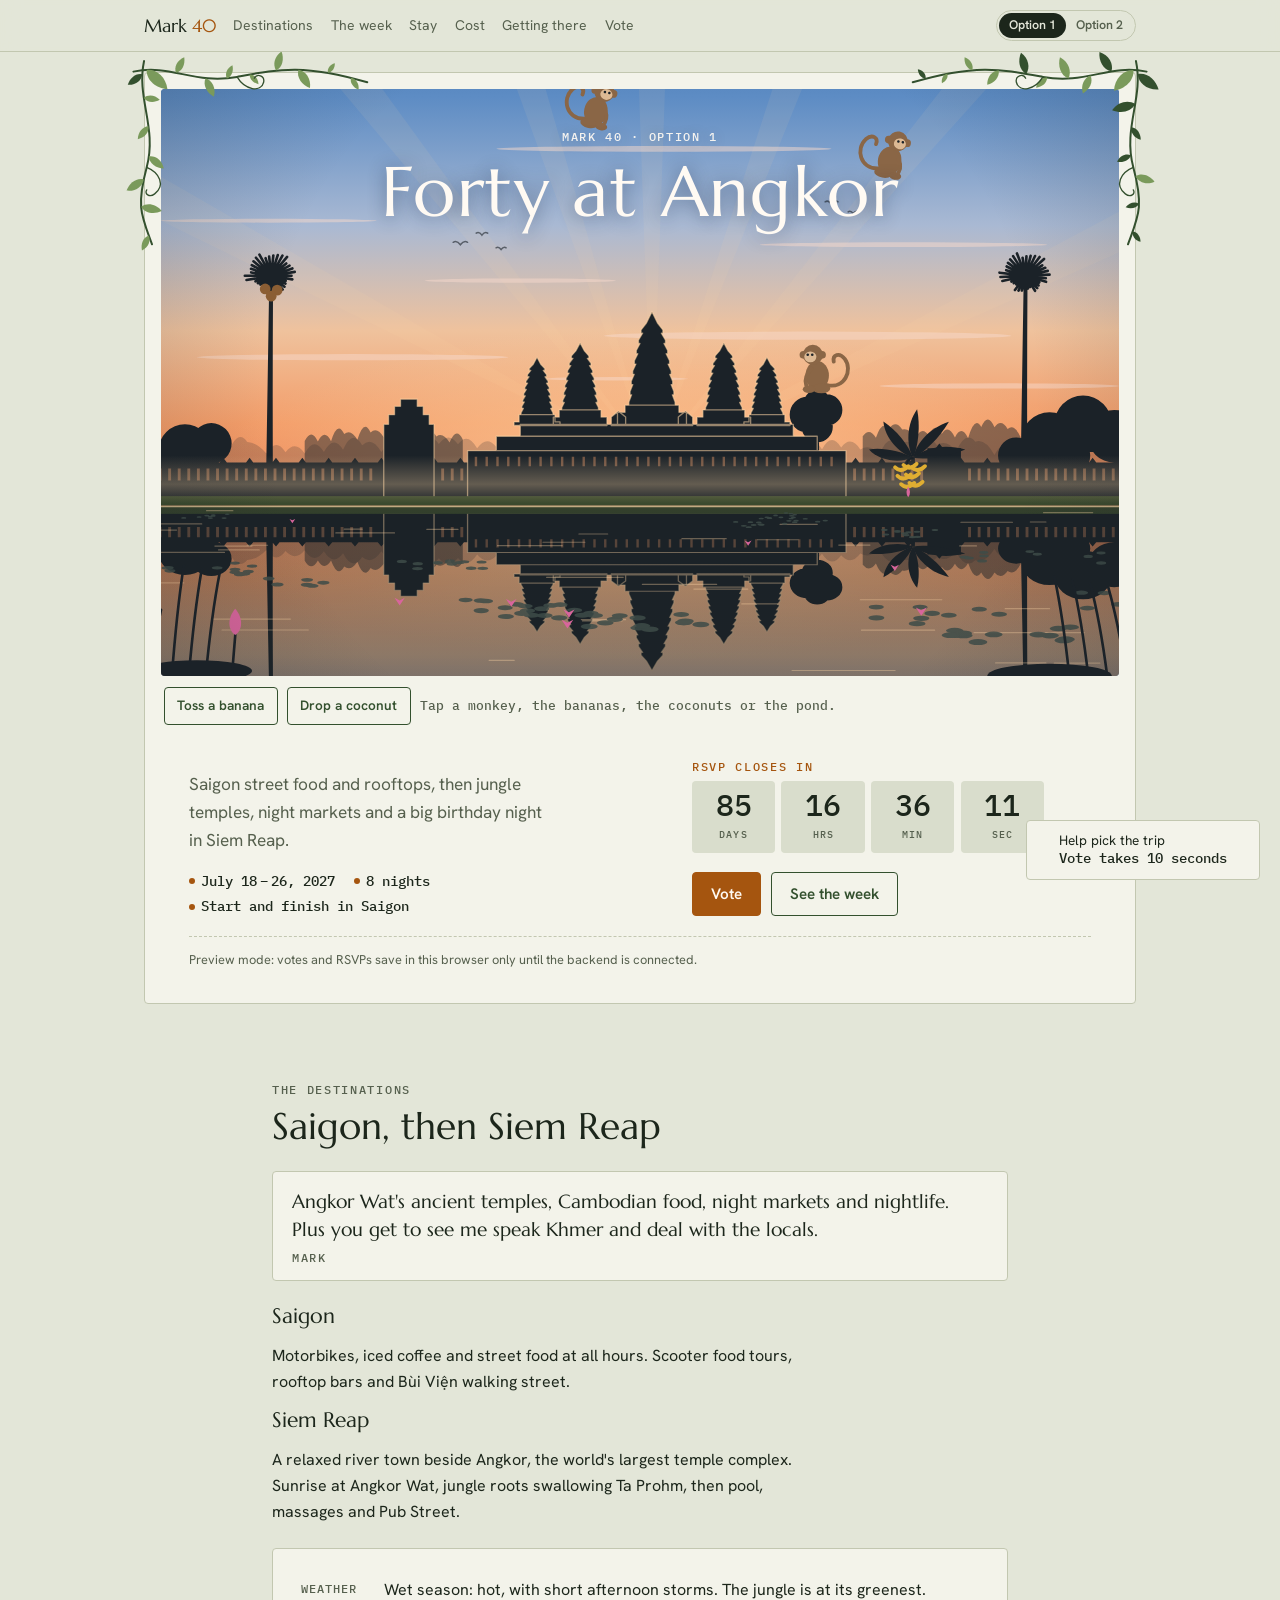
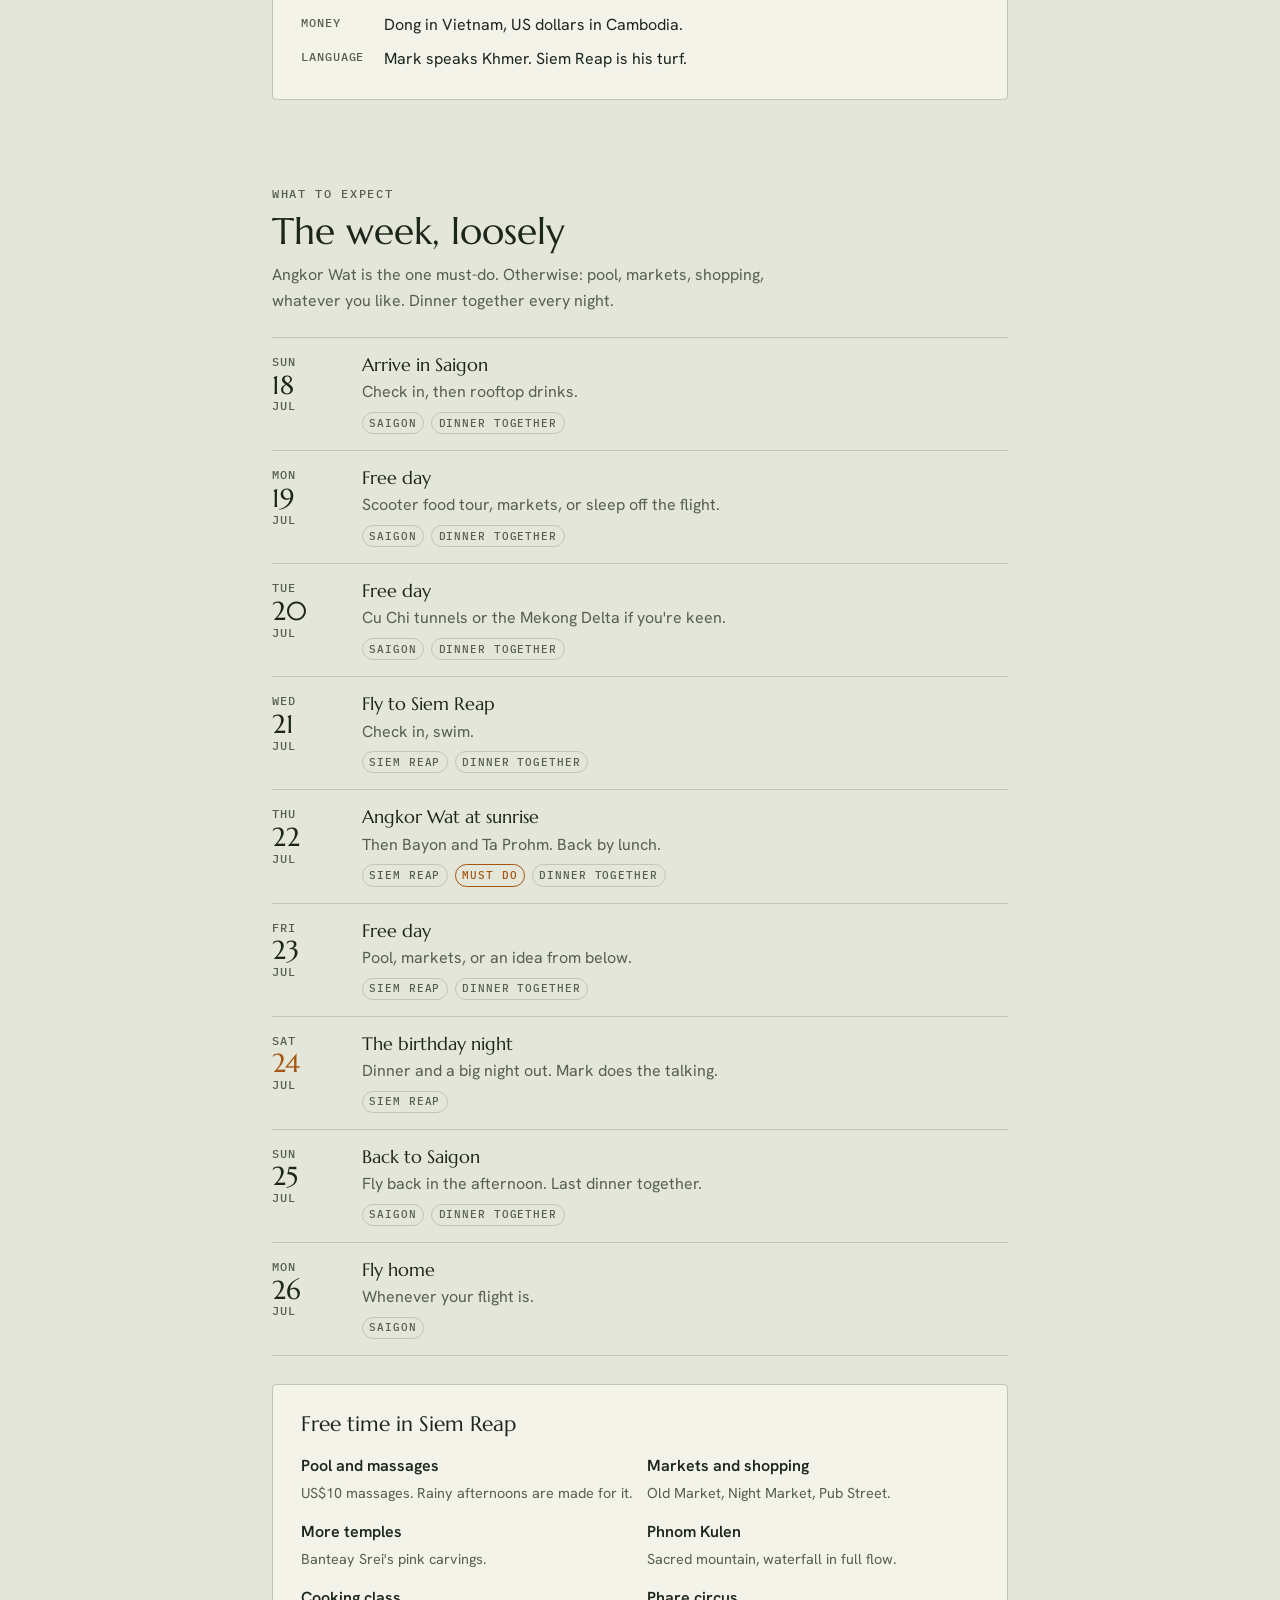
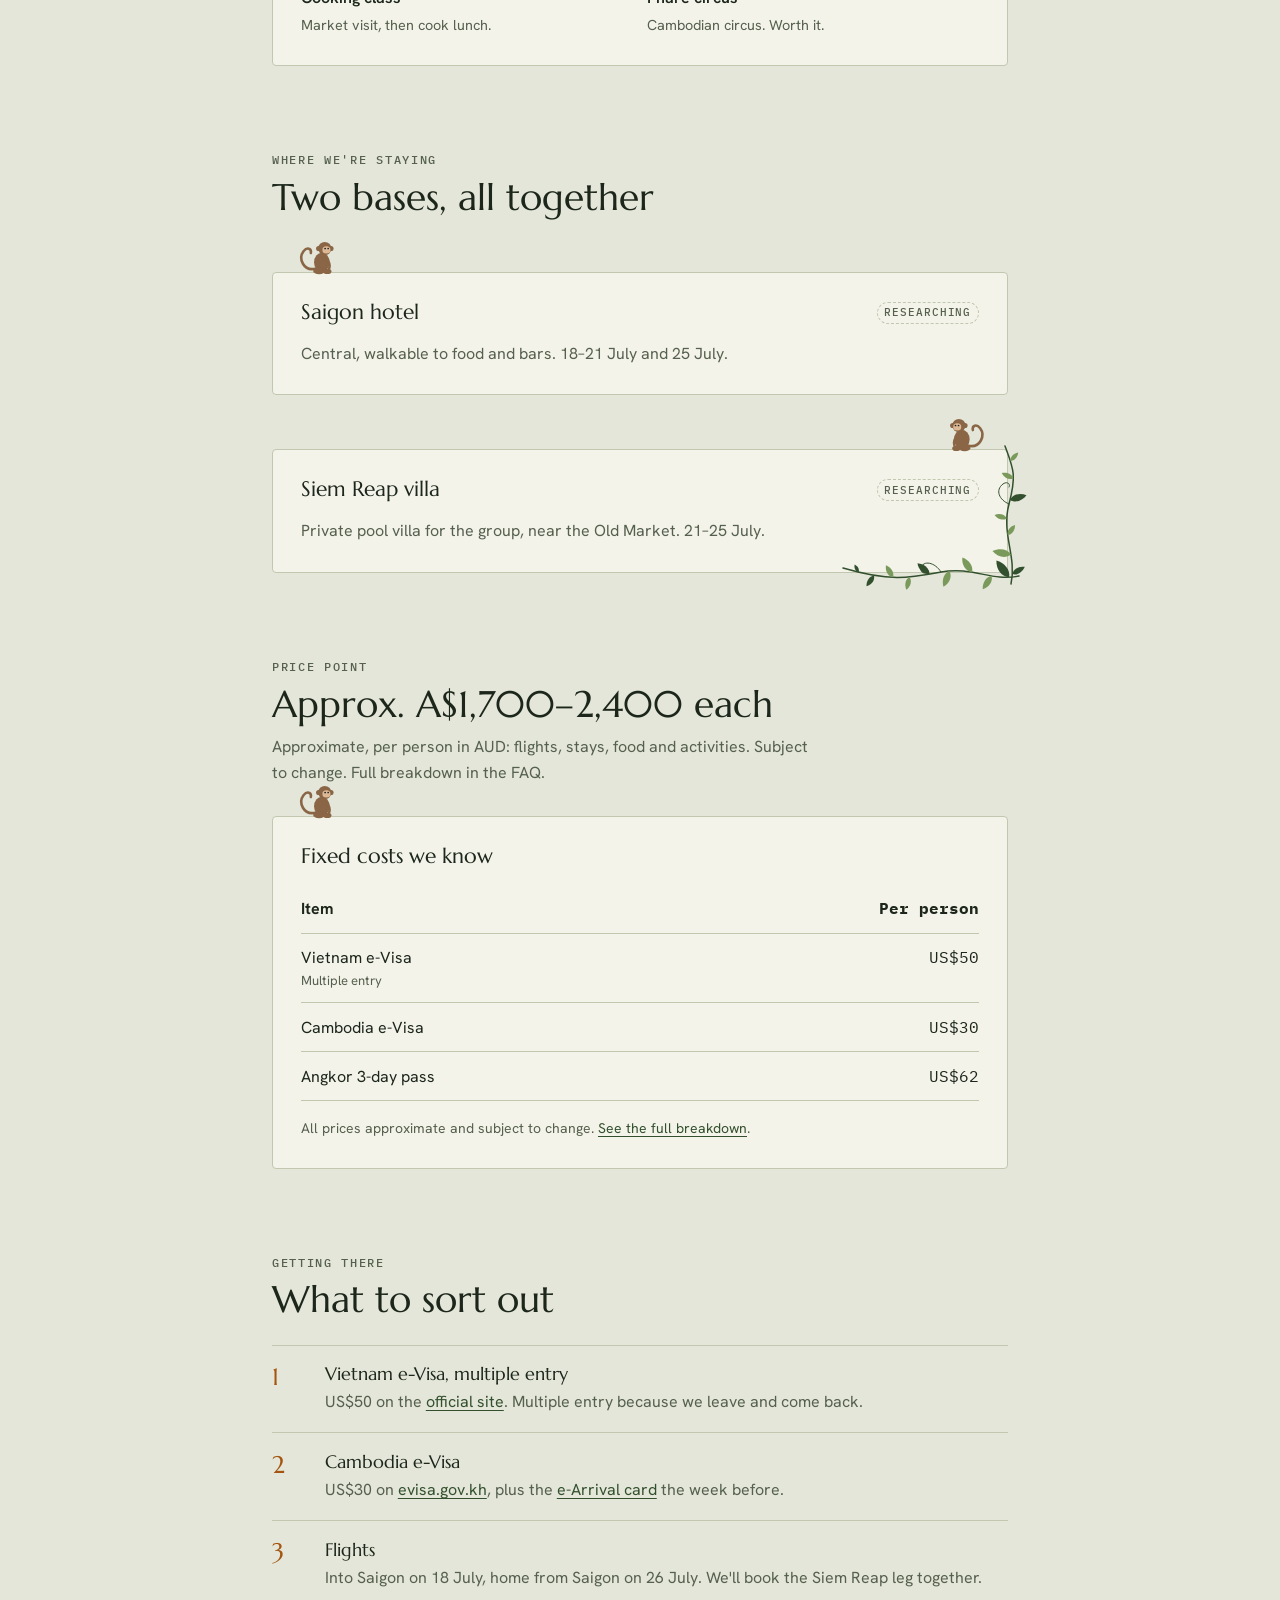
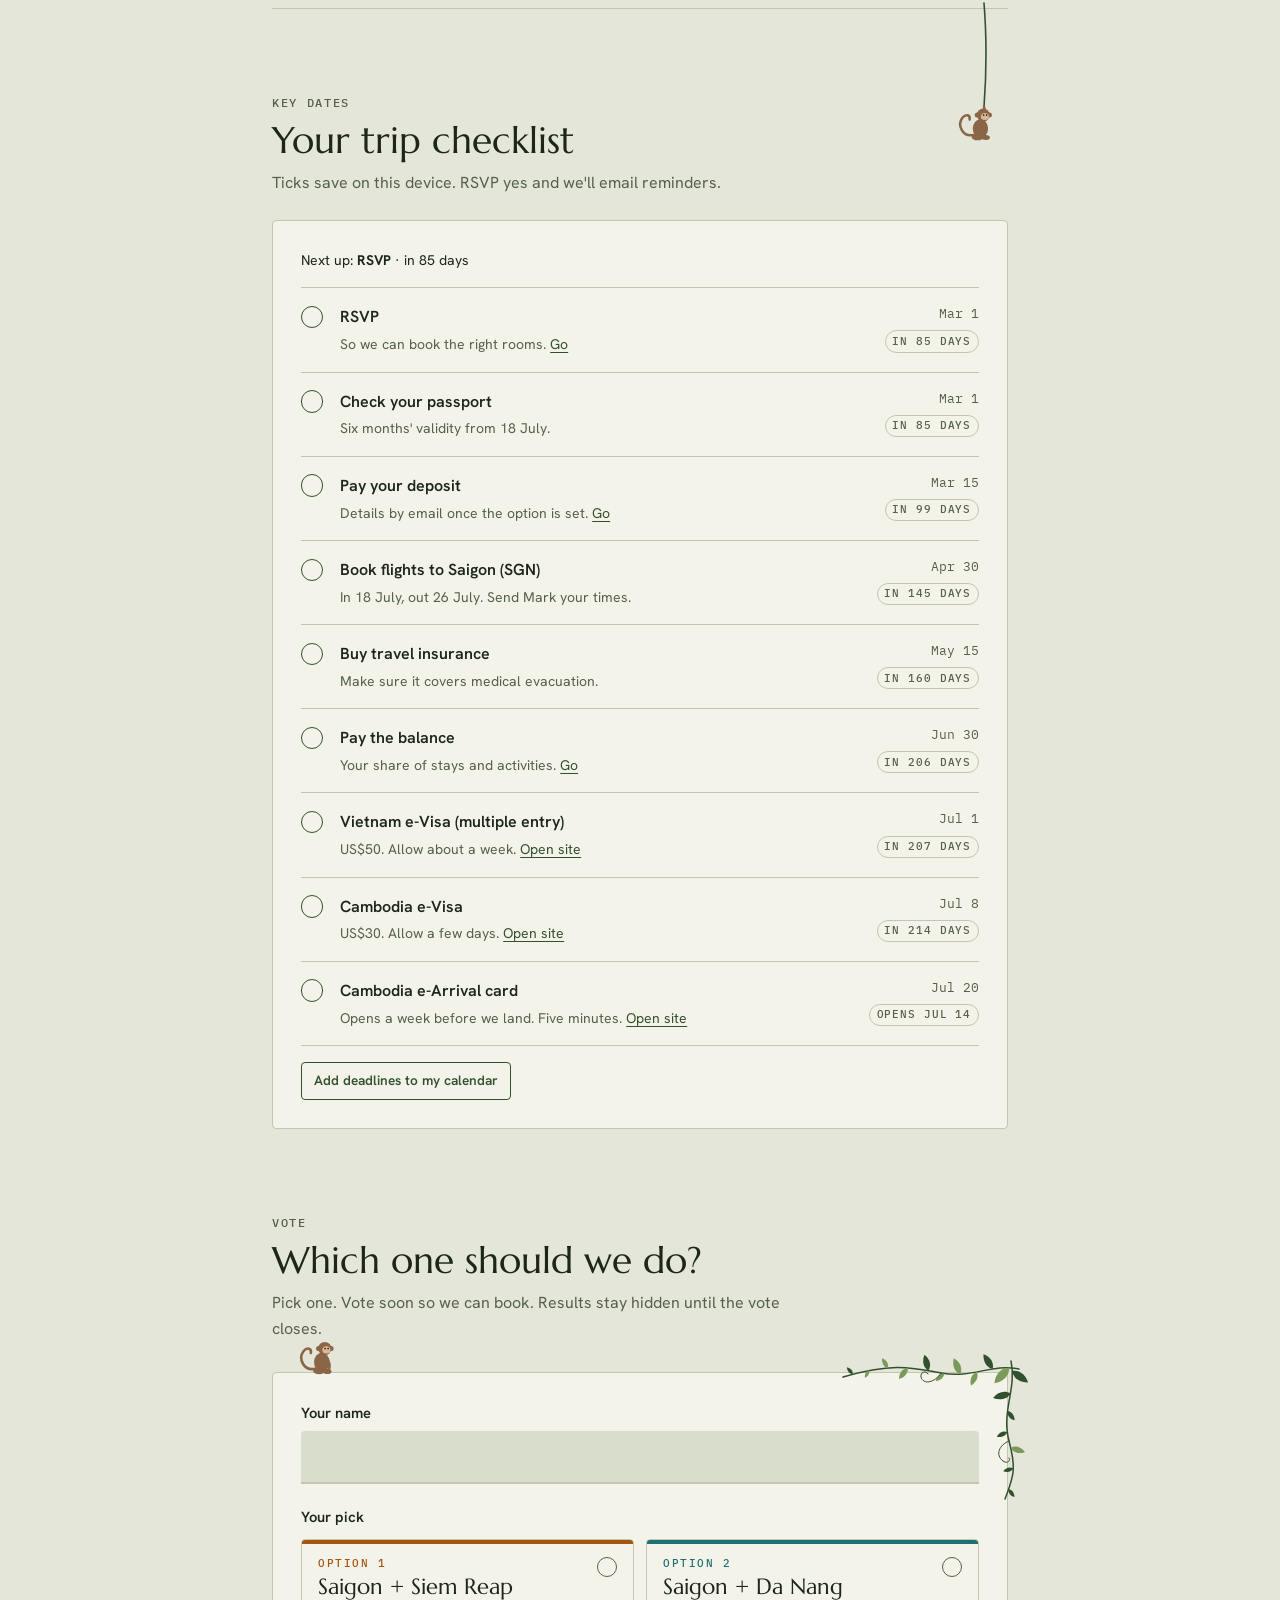
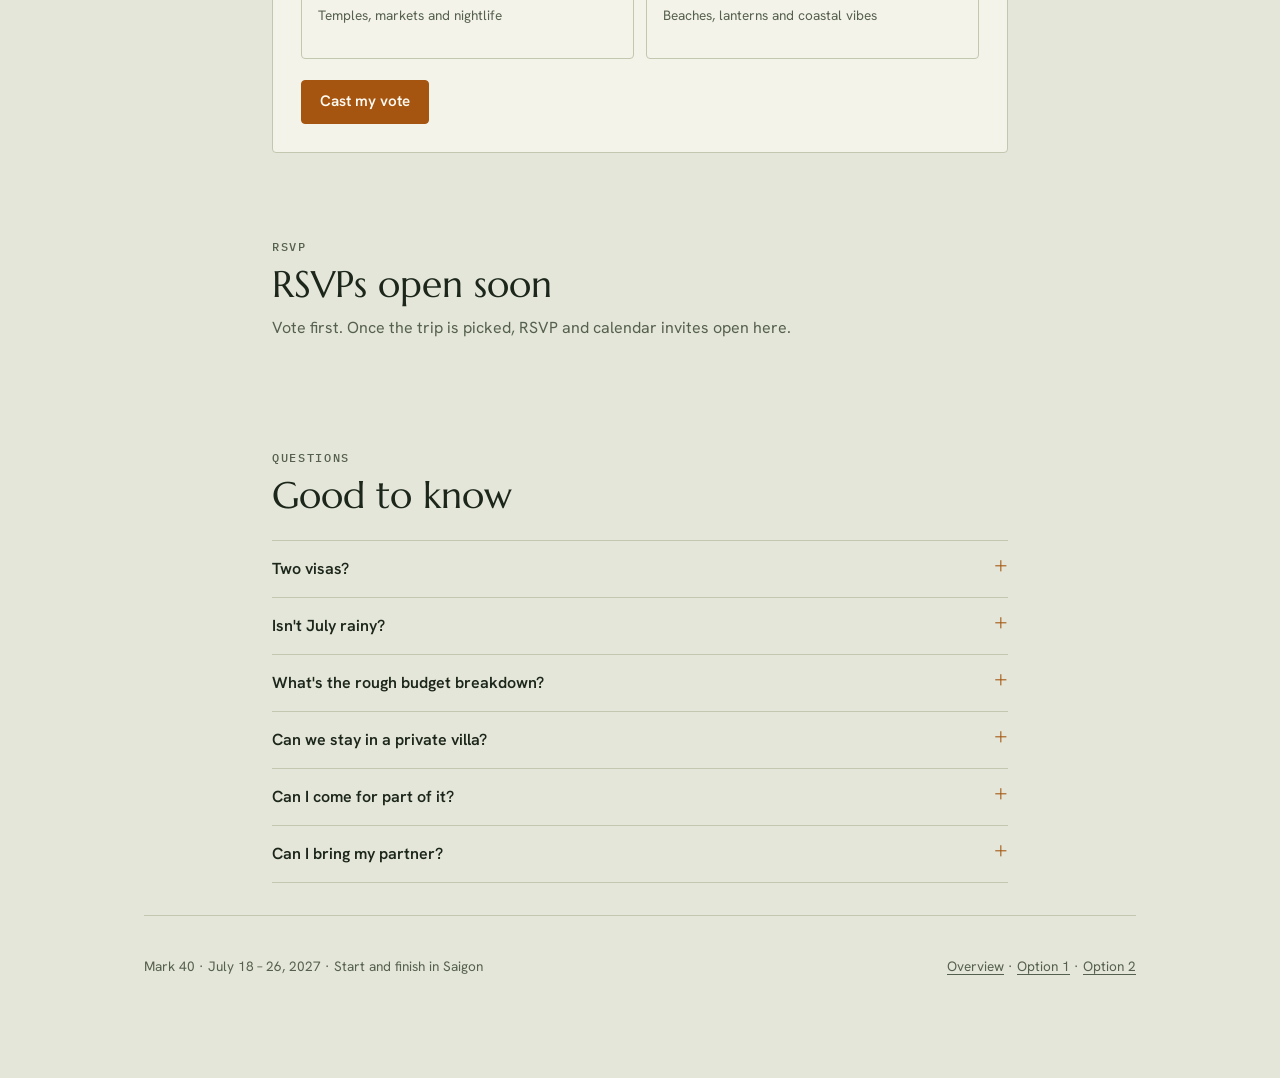
==== commit 57493029: "Cache-bust assets so phones load the new vote box Co-Authored-By: Claude Opus 5.5 <noreply@anthropic" ====
--- a/angkor.html
+++ b/angkor.html
@@ -9,7 +9,7 @@
 <link rel="preconnect" href="https://fonts.googleapis.com">
 <link rel="preconnect" href="https://fonts.gstatic.com" crossorigin>
 <link rel="stylesheet" href="https://fonts.googleapis.com/css2?family=Marcellus&family=Hanken+Grotesk:wght@400;500;600;700&family=IBM+Plex+Mono:wght@400;500&display=swap">
-<link rel="stylesheet" href="assets/mark40.css">
+<link rel="stylesheet" href="assets/mark40.css?v=2">
 </head>
 <body>
 
@@ -294,7 +294,7 @@
 </div>
 <div class="toast" id="toast" role="status" aria-live="polite"></div>
 
-<script src="assets/config.js"></script>
+<script src="assets/config.js?v=2"></script>
 <script>
 /* Page settings. Shared settings (dates, backend URL, budgets) live in assets/config.js. */
 window.TRIP = {
@@ -439,6 +439,6 @@
 };
 </script>
 <script src="assets/scene-angkor.js"></script>
-<script src="assets/mark40.js"></script>
+<script src="assets/mark40.js?v=2"></script>
 </body>
 </html>
